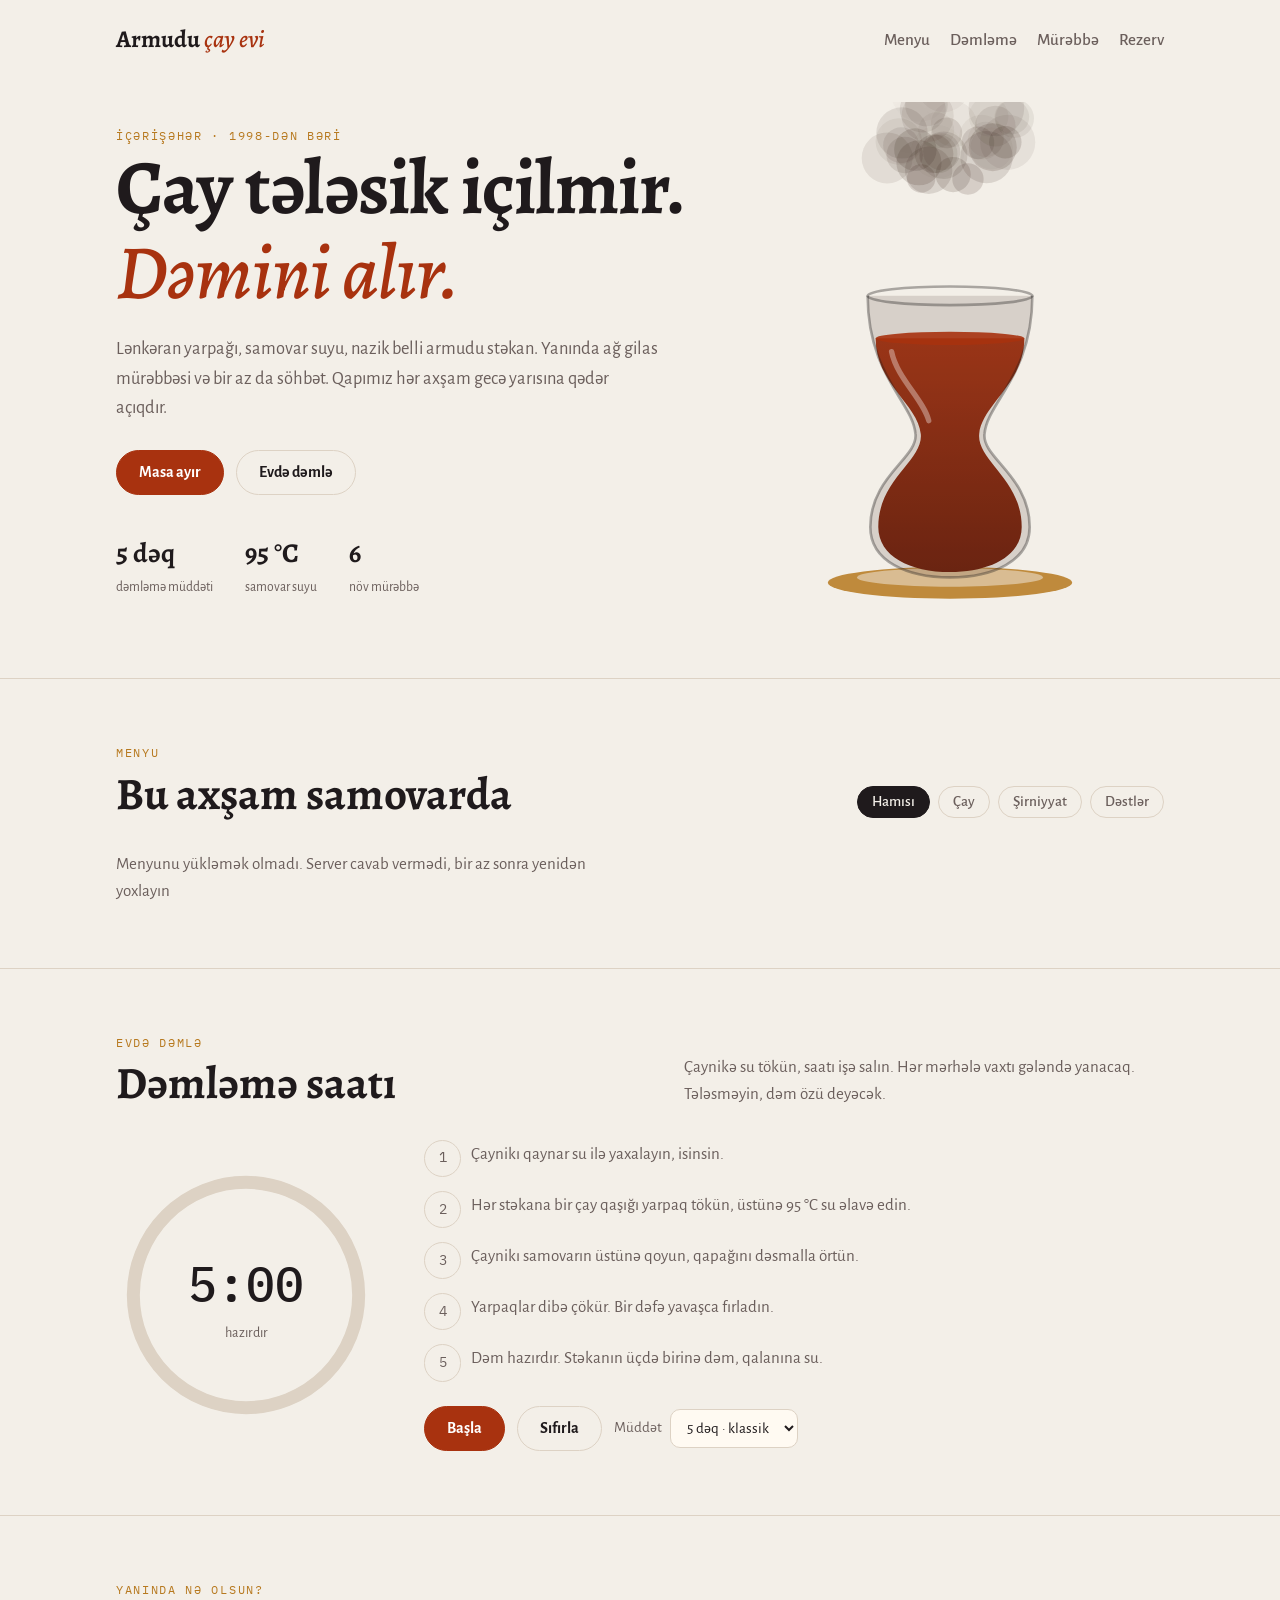
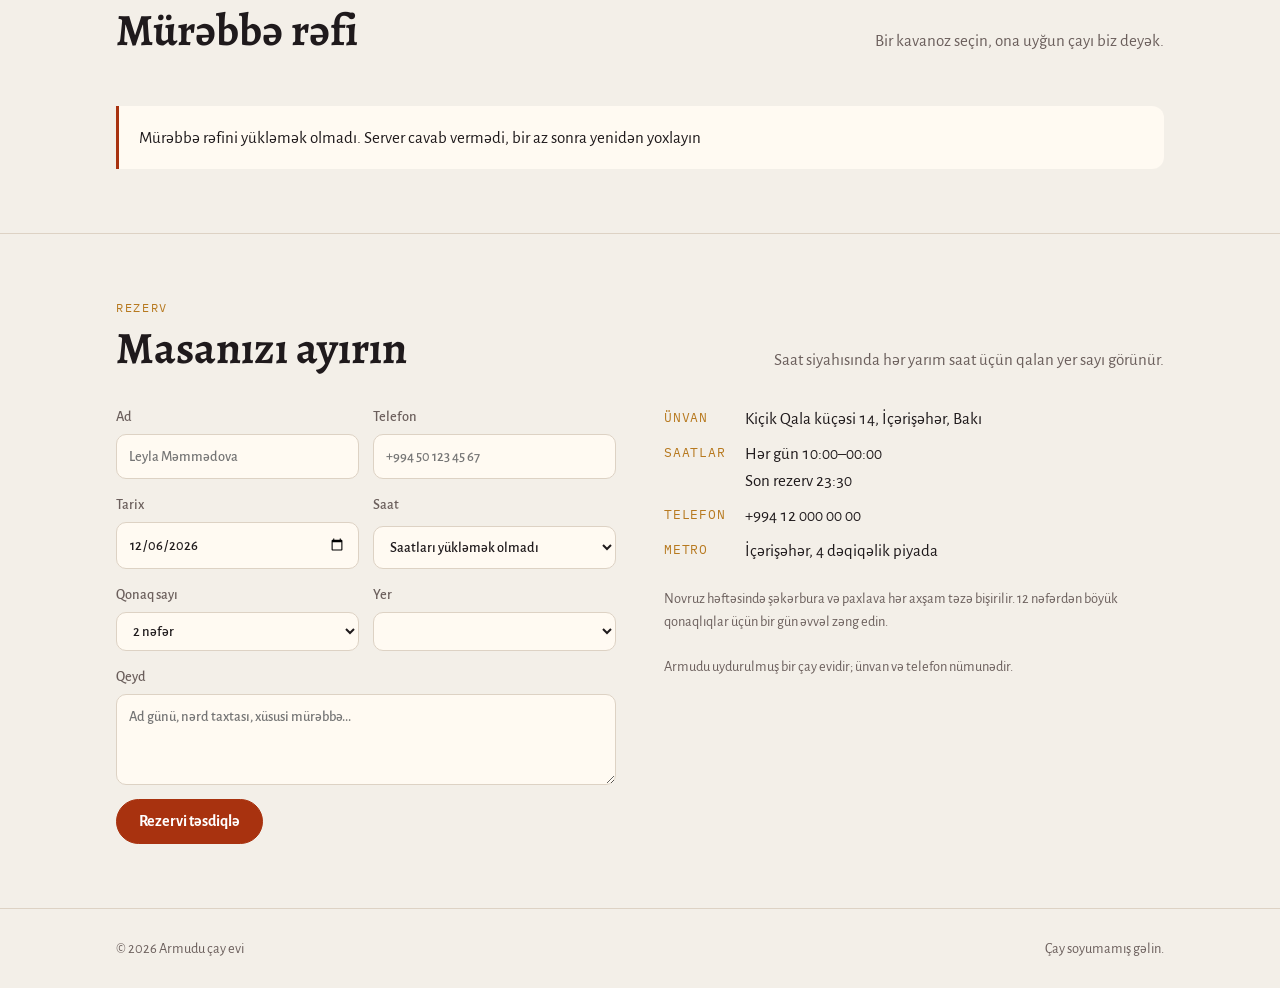
==== src/main/resources/static/index.html @ e602f09f "Add frontend and README Static site served by Spring Boot: menu, brewing timer, jam shelf and table " ====
<!doctype html>
<html lang="az">
<head>
  <meta charset="utf-8">
  <meta name="viewport" content="width=device-width, initial-scale=1, viewport-fit=cover">
  <title>Armudu Çay Evi</title>
  <meta name="description" content="İçərişəhərdə çay evi: samovar çayı, mürəbbə rəfi və masa rezervi.">
  <link rel="icon" href="favicon.svg" type="image/svg+xml">
  <link rel="preconnect" href="https://fonts.googleapis.com">
  <link rel="preconnect" href="https://fonts.gstatic.com" crossorigin>
  <link rel="stylesheet" href="https://fonts.googleapis.com/css2?family=Alegreya:ital,wght@0,500;0,700;1,500&family=Alegreya+Sans:wght@400;500;700&family=IBM+Plex+Mono:wght@400;500&display=swap">
  <link rel="stylesheet" href="css/style.css">
</head>
<body>

<header class="top">
  <div class="wrap">
    <a class="logo" href="#top">Armudu <span>çay evi</span></a>
    <nav aria-label="Əsas">
      <ul>
        <li><a href="#menyu">Menyu</a></li>
        <li><a href="#demle">Dəmləmə</a></li>
        <li><a href="#murebbe">Mürəbbə</a></li>
        <li><a href="#rezerv">Rezerv</a></li>
      </ul>
    </nav>
  </div>
</header>

<main id="top">
  <div class="hero">
    <div class="wrap">
      <div>
        <div class="eyebrow">İçərişəhər · 1998-dən bəri</div>
        <h1>Çay tələsik içilmir. <em>Dəmini alır.</em></h1>
        <p class="lede">Lənkəran yarpağı, samovar suyu, nazik belli armudu stəkan. Yanında ağ gilas mürəbbəsi və bir az da söhbət. Qapımız hər axşam gecə yarısına qədər açıqdır.</p>
        <div class="hero-actions">
          <a class="btn" href="#rezerv">Masa ayır</a>
          <a class="btn ghost" href="#demle">Evdə dəmlə</a>
        </div>
        <div class="facts">
          <div><b>5 dəq</b><small>dəmləmə müddəti</small></div>
          <div><b>95 °C</b><small>samovar suyu</small></div>
          <div><b id="jamCount">6</b><small>növ mürəbbə</small></div>
        </div>
      </div>
      <div class="glass-stage" aria-hidden="true">
        <canvas id="steam"></canvas>
        <svg viewBox="0 0 200 260">
          <defs>
            <linearGradient id="teaG" x1="0" y1="0" x2="0" y2="1">
              <stop offset="0" stop-color="var(--tea)"/>
              <stop offset="1" stop-color="var(--tea-deep)"/>
            </linearGradient>
          </defs>
          <ellipse cx="100" cy="246" rx="92" ry="12" fill="var(--gold)" opacity=".85"/>
          <ellipse cx="100" cy="242" rx="70" ry="7" fill="var(--bg)" opacity=".5"/>
          <path d="M44 62 C44 96 76 112 78 134 C80 154 46 168 46 204 C46 226 70 238 100 238 C130 238 154 226 154 204 C154 168 120 154 122 134 C124 112 156 96 156 62 Z" fill="url(#teaG)"/>
          <path d="M38 30 C38 90 72 110 74 134 C76 152 40 166 40 204 C40 230 68 242 100 242 C132 242 160 230 160 204 C160 166 124 152 126 134 C128 110 162 90 162 30" fill="var(--glass)" stroke="var(--ink)" stroke-opacity=".35" stroke-width="2"/>
          <ellipse cx="100" cy="30" rx="62" ry="7" fill="none" stroke="var(--ink)" stroke-opacity=".35" stroke-width="2"/>
          <ellipse cx="100" cy="62" rx="56" ry="5" fill="var(--tea)" opacity=".9"/>
          <path d="M56 72 C60 92 80 108 84 124" stroke="#fff" stroke-opacity=".35" stroke-width="4" fill="none" stroke-linecap="round"/>
        </svg>
      </div>
    </div>
  </div>

  <section id="menyu">
    <div class="wrap">
      <div class="sec-head">
        <div>
          <div class="eyebrow">Menyu</div>
          <h2>Bu axşam samovarda</h2>
        </div>
        <div class="chips" role="group" aria-label="Menyunu süz">
          <button class="chip" data-f="" aria-pressed="true">Hamısı</button>
          <button class="chip" data-f="CAY" aria-pressed="false">Çay</button>
          <button class="chip" data-f="SIRIN" aria-pressed="false">Şirniyyat</button>
          <button class="chip" data-f="DEST" aria-pressed="false">Dəstlər</button>
        </div>
      </div>
      <div class="menu" id="menu"><p class="muted">Menyu yüklənir…</p></div>
    </div>
  </section>

  <section id="demle">
    <div class="wrap">
      <div class="sec-head">
        <div>
          <div class="eyebrow">Evdə dəmlə</div>
          <h2>Dəmləmə saatı</h2>
        </div>
        <p>Çaynikə su tökün, saatı işə salın. Hər mərhələ vaxtı gələndə yanacaq. Tələsməyin, dəm özü deyəcək.</p>
      </div>
      <div class="brew">
        <div class="ring">
          <svg viewBox="0 0 120 120"><circle class="track" cx="60" cy="60" r="52" stroke-width="6"/><circle class="prog" id="prog" cx="60" cy="60" r="52" stroke-width="6"/></svg>
          <div class="read"><b id="clock">5:00</b><small id="phase">hazırdır</small></div>
        </div>
        <div>
          <ol class="steps" id="steps">
            <li data-at="0">Çaynikı qaynar su ilə yaxalayın, isinsin.</li>
            <li data-at="0.08">Hər stəkana bir çay qaşığı yarpaq tökün, üstünə 95 °C su əlavə edin.</li>
            <li data-at="0.4">Çaynikı samovarın üstünə qoyun, qapağını dəsmalla örtün.</li>
            <li data-at="0.8">Yarpaqlar dibə çökür. Bir dəfə yavaşca fırladın.</li>
            <li data-at="1">Dəm hazırdır. Stəkanın üçdə birinə dəm, qalanına su.</li>
          </ol>
          <div class="timer-ctrls">
            <button class="btn" id="startBtn">Başla</button>
            <button class="btn ghost" id="resetBtn">Sıfırla</button>
            <label for="brewLen">Müddət
              <select id="brewLen">
                <option value="180">3 dəq · yüngül</option>
                <option value="300" selected>5 dəq · klassik</option>
                <option value="420">7 dəq · tünd</option>
              </select>
            </label>
          </div>
        </div>
      </div>
    </div>
  </section>

  <section id="murebbe">
    <div class="wrap">
      <div class="sec-head">
        <div>
          <div class="eyebrow">Yanında nə olsun?</div>
          <h2>Mürəbbə rəfi</h2>
        </div>
        <p>Bir kavanoz seçin, ona uyğun çayı biz deyək.</p>
      </div>
      <div class="jams" id="jams"></div>
      <div class="pairing" id="pairing" aria-live="polite"></div>
    </div>
  </section>

  <section id="rezerv">
    <div class="wrap">
      <div class="sec-head">
        <div>
          <div class="eyebrow">Rezerv</div>
          <h2>Masanızı ayırın</h2>
        </div>
        <p>Saat siyahısında hər yarım saat üçün qalan yer sayı görünür.</p>
      </div>
      <div class="reserve">
        <form id="resForm" novalidate>
          <label>Ad <input id="rName" name="name" required maxlength="80" placeholder="Leyla Məmmədova" autocomplete="name"><span class="err" data-for="name"></span></label>
          <label>Telefon <input id="rPhone" name="phone" required placeholder="+994 50 123 45 67" inputmode="tel" autocomplete="tel"><span class="err" data-for="phone"></span></label>
          <label>Tarix <input id="rDate" name="date" type="date" required><span class="err" data-for="date"></span></label>
          <label>Saat <select id="rTime" name="time"></select><span class="err" data-for="time"></span></label>
          <label>Qonaq sayı <select id="rGuests" name="guests"></select><span class="err" data-for="guests"></span></label>
          <label>Yer <select id="rSpot" name="spot"></select><span class="err" data-for="spot"></span></label>
          <label class="full">Qeyd <textarea id="rNote" name="note" rows="3" maxlength="500" placeholder="Ad günü, nərd taxtası, xüsusi mürəbbə..."></textarea><span class="err" data-for="note"></span></label>
          <div class="full"><button class="btn" type="submit" id="resSubmit">Rezervi təsdiqlə</button></div>
          <div class="confirm" id="confirm" hidden aria-live="polite"></div>
        </form>
        <div class="info">
          <dl>
            <dt>Ünvan</dt><dd>Kiçik Qala küçəsi 14, İçərişəhər, Bakı</dd>
            <dt>Saatlar</dt><dd>Hər gün 10:00–00:00<br>Son rezerv 23:30</dd>
            <dt>Telefon</dt><dd>+994 12 000 00 00</dd>
            <dt>Metro</dt><dd>İçərişəhər, 4 dəqiqəlik piyada</dd>
          </dl>
          <p class="note">Novruz həftəsində şəkərbura və paxlava hər axşam təzə bişirilir. 12 nəfərdən böyük qonaqlıqlar üçün bir gün əvvəl zəng edin.</p>
          <p class="note">Armudu uydurulmuş bir çay evidir; ünvan və telefon nümunədir.</p>
        </div>
      </div>
    </div>
  </section>
</main>

<footer>
  <div class="wrap">
    <span>© 2026 Armudu çay evi</span>
    <span>Çay soyumamış gəlin.</span>
  </div>
</footer>

<script src="js/app.js"></script>
</body>
</html>
---- src/main/resources/static/css/style.css ----
/* Gecə Bakısı fonunda tək sütunlu axın: buxarlanan armudu stəkan, menyu, dəmləmə saatı, mürəbbə rəfi, rezerv */
:root {
  --bg: #f3efe8;
  --surface: #fffaf2;
  --ink: #1f1a1c;
  --muted: #6b5f5c;
  --line: #ddd2c4;
  --tea: #a8320f;
  --tea-deep: #6e1d07;
  --gold: #b7791f;
  --danger: #b3261e;
  --glass: rgba(90, 70, 60, .18);
  --steam: rgba(60, 40, 30, .16);
  --display: "Alegreya", Georgia, "Times New Roman", serif;
  --body: "Alegreya Sans", "Segoe UI", system-ui, sans-serif;
  --mono: "IBM Plex Mono", ui-monospace, Consolas, monospace;
  color-scheme: light;
}
@media (prefers-color-scheme: dark) {
  :root:not([data-theme="light"]) {
    --bg: #11161d; --surface: #18202a; --ink: #f1e9df; --muted: #a59c94; --line: #2b3542;
    --tea: #e0612f; --tea-deep: #9b3511; --gold: #e3a94a; --danger: #ff8a80;
    --glass: rgba(255, 240, 225, .14); --steam: rgba(255, 245, 235, .2);
    color-scheme: dark;
  }
}
:root[data-theme="dark"] {
  --bg: #11161d; --surface: #18202a; --ink: #f1e9df; --muted: #a59c94; --line: #2b3542;
  --tea: #e0612f; --tea-deep: #9b3511; --gold: #e3a94a; --danger: #ff8a80;
  --glass: rgba(255, 240, 225, .14); --steam: rgba(255, 245, 235, .2);
  color-scheme: dark;
}

* { box-sizing: border-box; }
html { scroll-behavior: smooth; }
body { margin: 0; background: var(--bg); color: var(--ink); font-family: var(--body); font-size: 1.0625rem; line-height: 1.6; }
img { max-width: 100%; }
[hidden] { display: none !important; }
.wrap { max-width: 1080px; margin: 0 auto; padding-left: max(16px, env(safe-area-inset-left, 0px)); padding-right: max(16px, env(safe-area-inset-right, 0px)); }
h1, h2, h3 { font-family: var(--display); font-weight: 700; line-height: 1.1; text-wrap: balance; margin: 0; }
p { margin: 0; }
a { color: var(--tea); }
:focus-visible { outline: 2px solid var(--gold); outline-offset: 3px; border-radius: 4px; }
.eyebrow { font-family: var(--mono); font-size: .75rem; letter-spacing: .14em; text-transform: uppercase; color: var(--gold); }
.muted { color: var(--muted); }

/* nav */
header.top { padding-block: 20px; }
header.top .wrap { display: flex; align-items: center; justify-content: space-between; gap: 16px; flex-wrap: wrap; }
.logo { font-family: var(--display); font-size: 1.5rem; font-weight: 700; text-decoration: none; color: var(--ink); }
.logo span { color: var(--tea); font-style: italic; font-weight: 500; }
nav ul { list-style: none; display: flex; gap: 20px; margin: 0; padding: 0; flex-wrap: wrap; }
nav a { color: var(--muted); text-decoration: none; font-weight: 500; }
nav a:hover { color: var(--ink); }

/* hero */
.hero { padding-block: 24px 56px; }
.hero .wrap { display: grid; grid-template-columns: 1.15fr .85fr; gap: 40px; align-items: center; }
.hero h1 { font-size: clamp(2.6rem, 6.4vw, 4.8rem); letter-spacing: -.01em; }
.hero h1 em { color: var(--tea); font-weight: 500; }
.hero .lede { margin-top: 20px; max-width: 34rem; color: var(--muted); font-size: 1.15rem; }
.hero-actions { margin-top: 28px; display: flex; gap: 12px; flex-wrap: wrap; }
.btn { appearance: none; border: 1px solid var(--tea); background: var(--tea); color: #fff; font: 700 1rem var(--body); padding: 12px 22px; border-radius: 999px; cursor: pointer; text-decoration: none; display: inline-flex; align-items: center; gap: 8px; transition: transform .15s, background .15s; }
.btn:hover { background: var(--tea-deep); border-color: var(--tea-deep); }
.btn:active { transform: translateY(1px); }
.btn:disabled { opacity: .6; cursor: progress; }
.btn.ghost { background: transparent; color: var(--ink); border-color: var(--line); }
.btn.ghost:hover { border-color: var(--ink); background: transparent; }
.facts { margin-top: 36px; display: flex; gap: 32px; flex-wrap: wrap; }
.facts div { display: grid; gap: 2px; }
.facts b { font-family: var(--display); font-size: 1.7rem; color: var(--ink); font-variant-numeric: tabular-nums; }
.facts small { color: var(--muted); font-size: .85rem; }

.glass-stage { position: relative; aspect-ratio: 4 / 5; max-width: 100%; width: 100%; max-height: 520px; }
#steam { position: absolute; inset: 0; width: 100%; height: 100%; }
.glass-stage svg { position: absolute; left: 50%; bottom: 4%; transform: translateX(-50%); width: 62%; height: auto; }

section { padding-block: 64px; border-top: 1px solid var(--line); }
.sec-head { display: flex; justify-content: space-between; align-items: end; gap: 24px; flex-wrap: wrap; margin-bottom: 32px; }
.sec-head h2 { font-size: clamp(2rem, 4vw, 2.8rem); margin-top: 6px; }
.sec-head p { color: var(--muted); max-width: 30rem; }

/* menyu */
.chips { display: flex; gap: 8px; flex-wrap: wrap; }
.chip { appearance: none; border: 1px solid var(--line); background: transparent; color: var(--muted); font: 500 .95rem var(--body); padding: 6px 14px; border-radius: 999px; cursor: pointer; }
.chip[aria-pressed="true"] { background: var(--ink); color: var(--bg); border-color: var(--ink); }
.menu { display: grid; grid-template-columns: repeat(2, minmax(0, 1fr)); gap: 0 48px; margin-top: 24px; }
.item { display: grid; grid-template-columns: minmax(0, 1fr) auto; gap: 4px 16px; padding-block: 16px; border-bottom: 1px dashed var(--line); }
.item h3 { font-size: 1.25rem; }
.item .price { font-family: var(--mono); font-variant-numeric: tabular-nums; color: var(--tea); font-weight: 500; }
.item p { grid-column: 1 / -1; color: var(--muted); font-size: .97rem; }
.item .tag { font-family: var(--mono); font-size: .7rem; letter-spacing: .08em; text-transform: uppercase; color: var(--gold); margin-left: 8px; vertical-align: middle; }

/* dəmləmə saatı */
.brew { display: grid; grid-template-columns: auto minmax(0, 1fr); gap: 48px; align-items: center; }
.ring { position: relative; width: 260px; height: 260px; max-width: 100%; }
.ring svg { width: 100%; height: 100%; transform: rotate(-90deg); }
.ring .track { stroke: var(--line); fill: none; }
.ring .prog { stroke: var(--tea); fill: none; stroke-linecap: round; transition: stroke-dashoffset .5s linear; }
.ring .read { position: absolute; inset: 0; display: grid; place-content: center; text-align: center; }
.ring .read b { font-family: var(--mono); font-size: 3rem; font-weight: 500; font-variant-numeric: tabular-nums; }
.ring .read small { color: var(--muted); }
.steps { list-style: none; margin: 0; padding: 0; display: grid; gap: 14px; counter-reset: s; }
.steps li { display: grid; grid-template-columns: 2.2rem minmax(0, 1fr); gap: 12px; align-items: start; color: var(--muted); transition: color .3s; }
.steps li::before { counter-increment: s; content: counter(s); font-family: var(--mono); width: 2.2rem; height: 2.2rem; border-radius: 50%; border: 1px solid var(--line); display: grid; place-items: center; font-size: .85rem; }
.steps li.on { color: var(--ink); }
.steps li.on::before { background: var(--tea); color: #fff; border-color: var(--tea); }
.steps li.done::before { content: "✓"; color: var(--tea); border-color: var(--tea); }
.timer-ctrls { margin-top: 24px; display: flex; gap: 12px; flex-wrap: wrap; align-items: center; }
.timer-ctrls label { color: var(--muted); font-size: .95rem; display: flex; align-items: center; gap: 8px; }
select, input, textarea { font: inherit; color: var(--ink); background: var(--surface); border: 1px solid var(--line); border-radius: 10px; padding: 10px 12px; width: 100%; }
.timer-ctrls select { width: auto; }

/* mürəbbə */
.jams { display: grid; grid-template-columns: repeat(auto-fill, minmax(150px, 1fr)); gap: 12px; }
.jam { appearance: none; text-align: left; background: var(--surface); border: 1px solid var(--line); border-radius: 14px; padding: 14px; cursor: pointer; color: var(--ink); font: inherit; display: grid; gap: 10px; transition: border-color .15s; }
.jam:hover { border-color: var(--muted); }
.jam[aria-pressed="true"] { border-color: var(--tea); box-shadow: 0 0 0 1px var(--tea) inset; }
.jam .jar { width: 36px; height: 40px; border-radius: 6px 6px 10px 10px; position: relative; margin-top: 6px; }
.jam .jar::before { content: ""; position: absolute; left: -2px; right: -2px; top: -6px; height: 7px; border-radius: 3px; background: var(--gold); }
.jam b { font-family: var(--display); font-size: 1.1rem; }
.jam small { color: var(--muted); line-height: 1.35; }
.pairing { margin-top: 20px; padding: 18px 20px; border-left: 3px solid var(--tea); background: var(--surface); border-radius: 0 12px 12px 0; min-height: 3.5rem; }

/* rezerv */
.reserve { display: grid; grid-template-columns: minmax(0, 1fr) minmax(0, 1fr); gap: 48px; }
form { display: grid; grid-template-columns: 1fr 1fr; gap: 14px; }
form .full { grid-column: 1 / -1; }
form label { display: grid; gap: 6px; font-size: .9rem; color: var(--muted); font-weight: 500; }
form .err { color: var(--danger); font-size: .85rem; min-height: 0; }
form .err:empty { display: none; }
form [aria-invalid="true"] { border-color: var(--danger); }
.confirm { grid-column: 1 / -1; padding: 16px; border: 1px solid var(--tea); border-radius: 12px; background: var(--surface); }
.confirm.bad { border-color: var(--danger); }
.confirm b { font-family: var(--display); font-size: 1.2rem; }
.info { display: grid; gap: 22px; align-content: start; }
.info dl { margin: 0; display: grid; grid-template-columns: auto minmax(0, 1fr); gap: 8px 20px; }
.info dt { font-family: var(--mono); font-size: .8rem; color: var(--gold); letter-spacing: .06em; text-transform: uppercase; padding-top: 3px; }
.info dd { margin: 0; font-variant-numeric: tabular-nums; }
.note { color: var(--muted); font-size: .9rem; }

footer { border-top: 1px solid var(--line); padding-block: 28px; color: var(--muted); font-size: .9rem; }
footer .wrap { display: flex; justify-content: space-between; gap: 16px; flex-wrap: wrap; }

@media (max-width: 820px) {
  .hero .wrap, .brew, .reserve { grid-template-columns: 1fr; }
  .glass-stage { max-width: 360px; margin: 0 auto; }
  .menu { grid-template-columns: 1fr; }
  .ring { margin: 0 auto; width: 220px; height: 220px; }
}
@media (max-width: 480px) {
  form { grid-template-columns: 1fr; }
  nav ul { gap: 14px; }
}
@media (prefers-reduced-motion: reduce) {
  html { scroll-behavior: auto; }
  * { transition: none !important; }
}
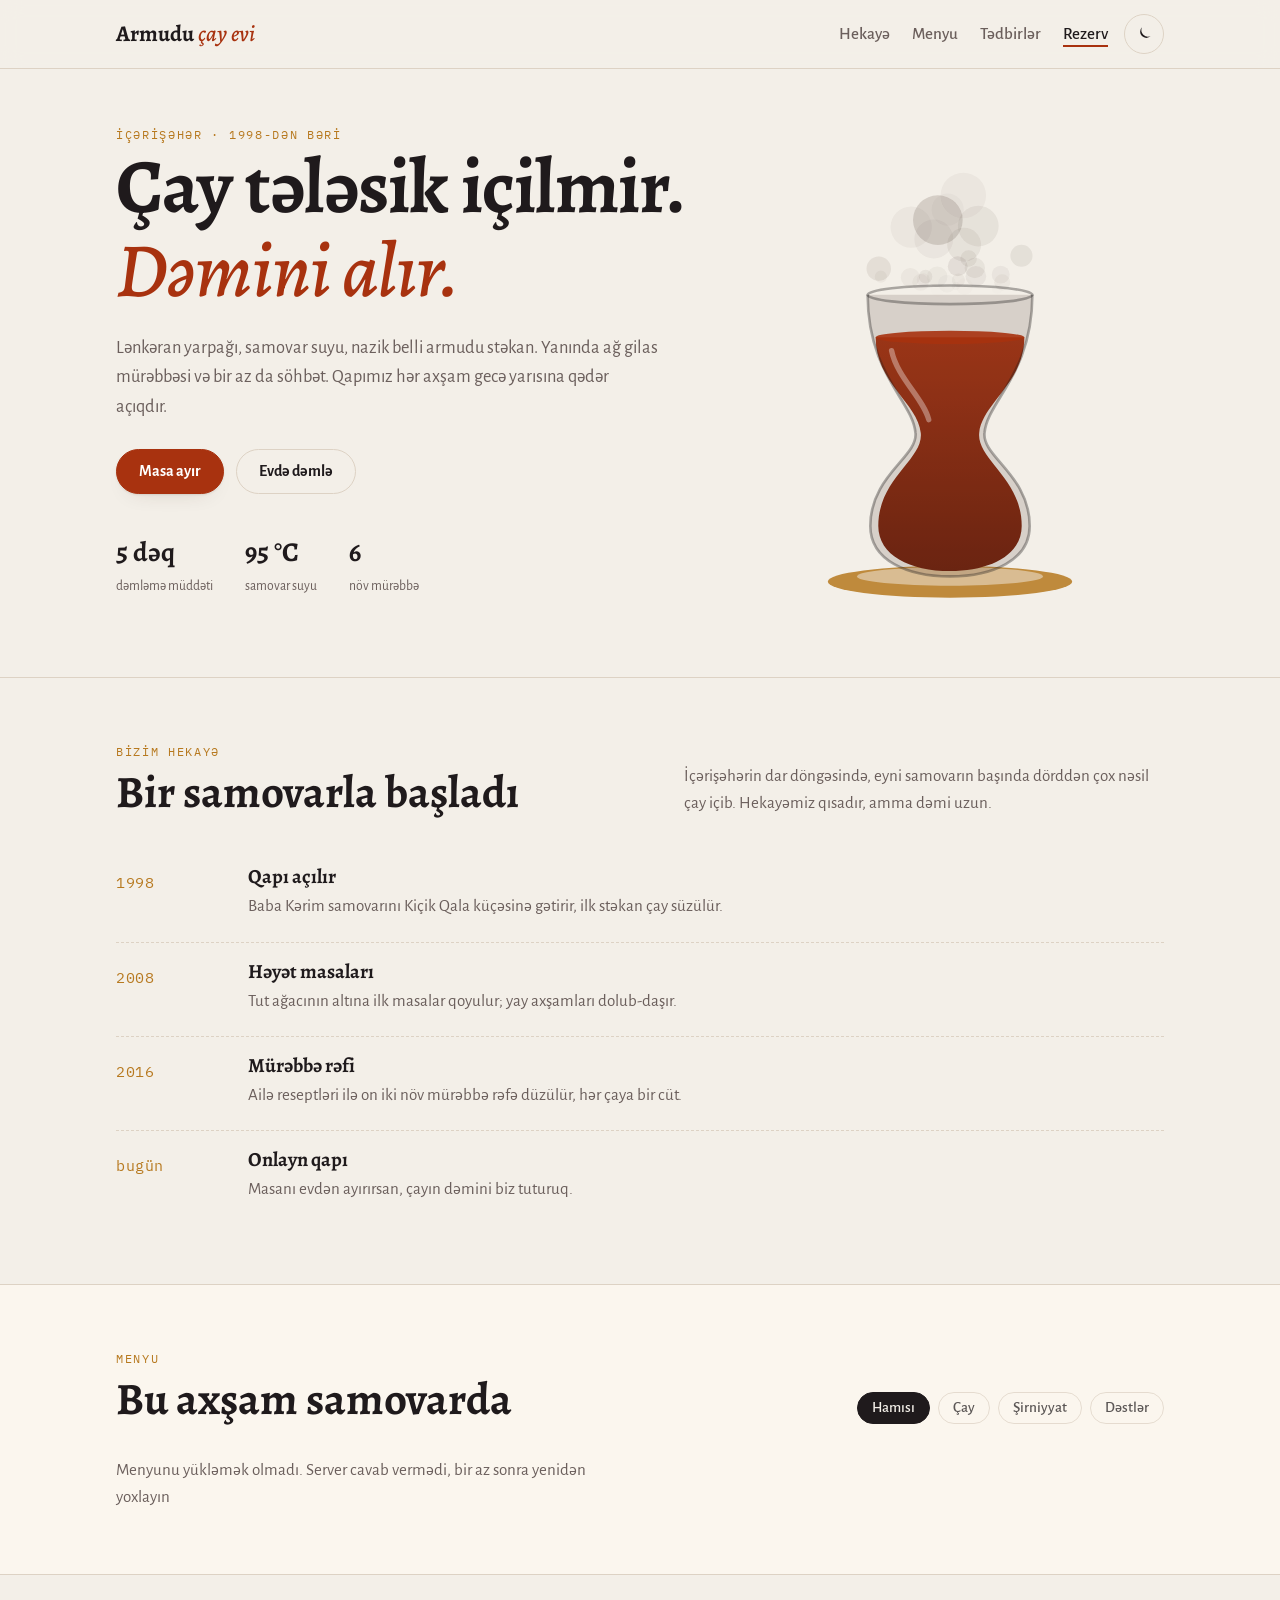
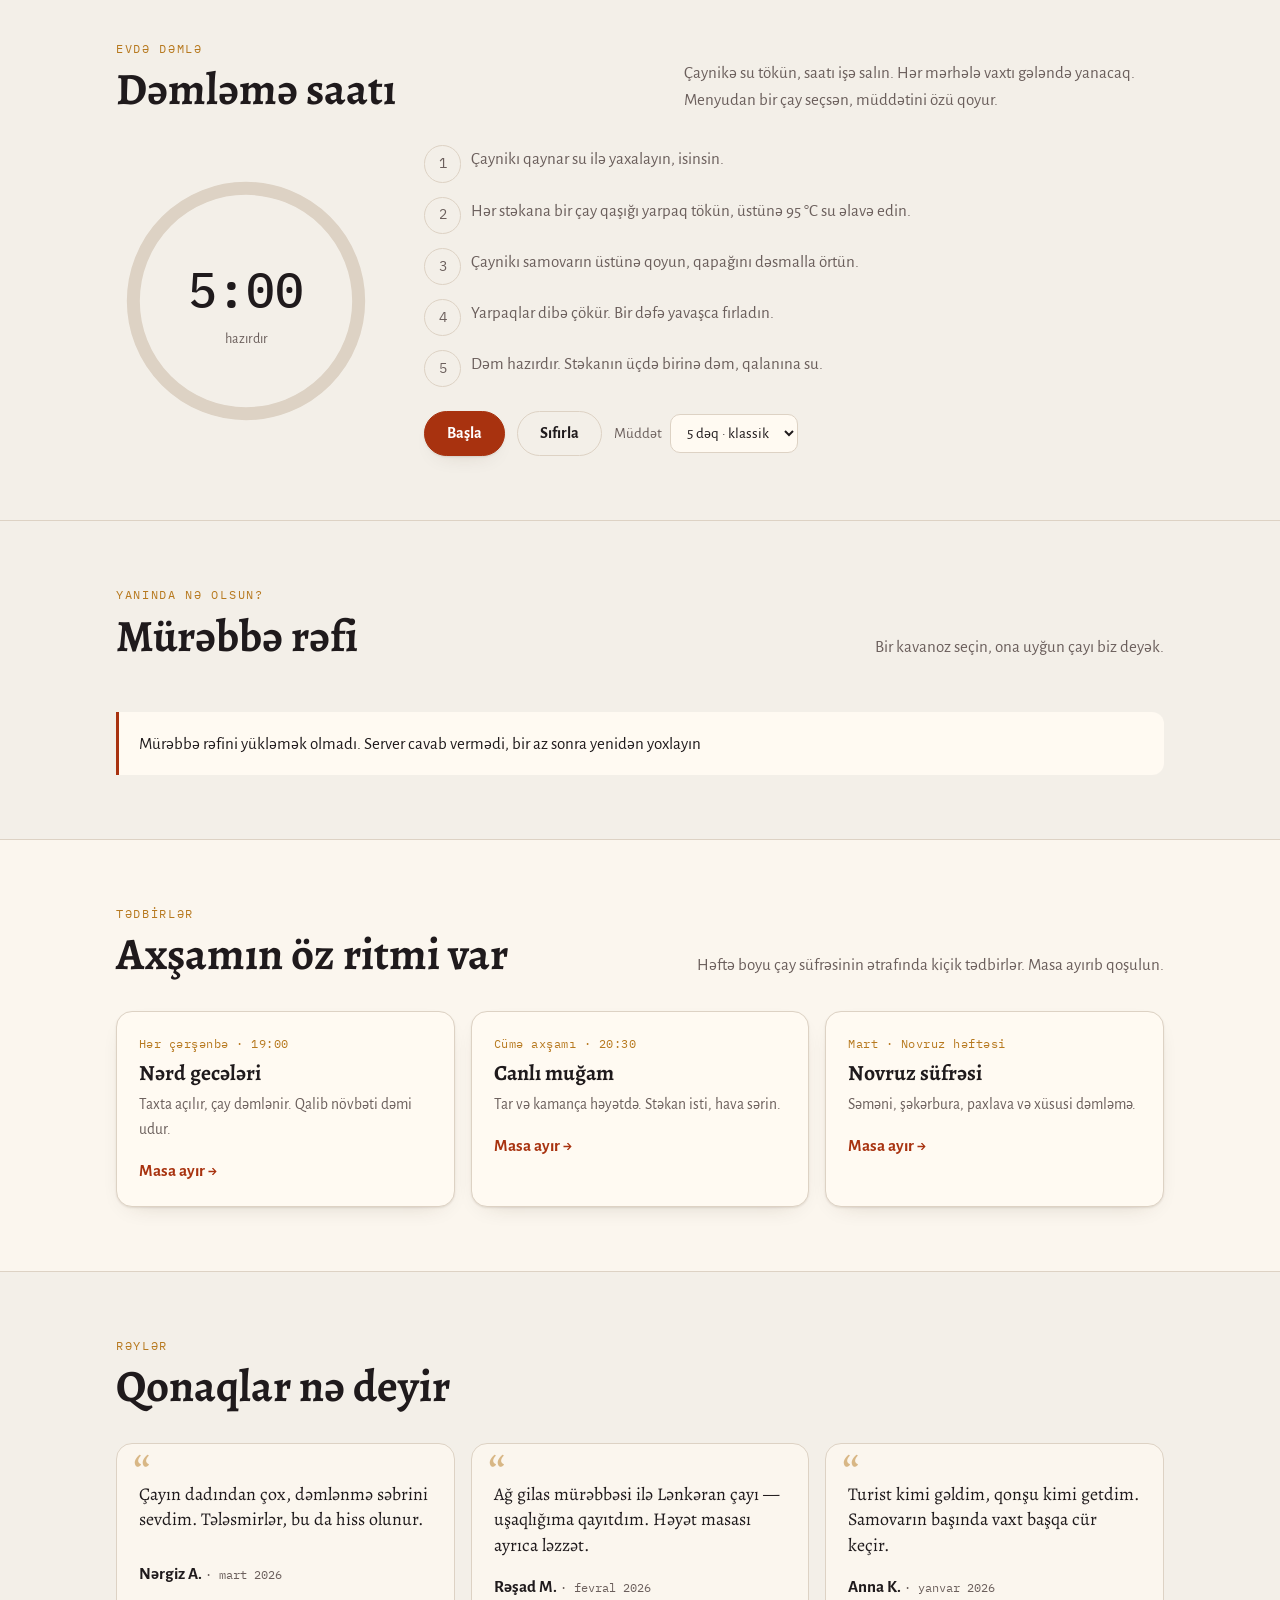
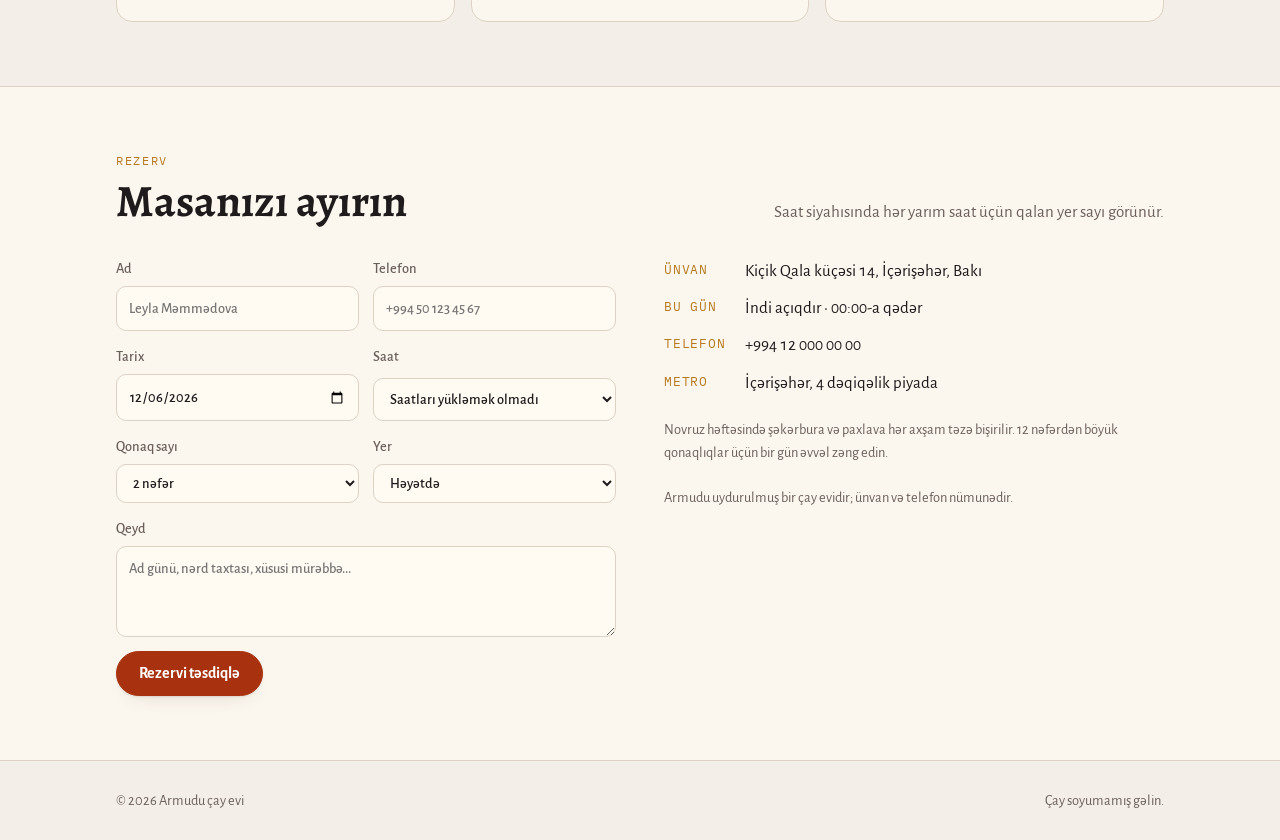
==== commit a67a7db5: "Enrich site: new sections, admin panel, theme toggle, menu brew times Frontend: - Sticky blurred hea" ====
--- a/src/main/resources/static/index.html
+++ b/src/main/resources/static/index.html
@@ -4,26 +4,38 @@
   <meta charset="utf-8">
   <meta name="viewport" content="width=device-width, initial-scale=1, viewport-fit=cover">
   <title>Armudu Çay Evi</title>
-  <meta name="description" content="İçərişəhərdə çay evi: samovar çayı, mürəbbə rəfi və masa rezervi.">
+  <meta name="description" content="İçərişəhərdə samovar çay evi: menyu, dəmləmə bələdçisi, mürəbbə rəfi, tədbirlər və onlayn masa rezervi.">
+  <meta name="theme-color" content="#a8320f">
+  <meta property="og:title" content="Armudu Çay Evi">
+  <meta property="og:description" content="İçərişəhərdə samovar çayı, mürəbbə rəfi və onlayn masa rezervi.">
+  <meta property="og:type" content="website">
   <link rel="icon" href="favicon.svg" type="image/svg+xml">
   <link rel="preconnect" href="https://fonts.googleapis.com">
   <link rel="preconnect" href="https://fonts.gstatic.com" crossorigin>
   <link rel="stylesheet" href="https://fonts.googleapis.com/css2?family=Alegreya:ital,wght@0,500;0,700;1,500&family=Alegreya+Sans:wght@400;500;700&family=IBM+Plex+Mono:wght@400;500&display=swap">
   <link rel="stylesheet" href="css/style.css">
+  <script type="application/ld+json">
+  {"@context":"https://schema.org","@type":"CafeOrCoffeeShop","name":"Armudu çay evi","servesCuisine":"Azərbaycan çayı","address":{"@type":"PostalAddress","streetAddress":"Kiçik Qala küçəsi 14","addressLocality":"Bakı","addressRegion":"İçərişəhər","addressCountry":"AZ"},"telephone":"+994 12 000 00 00","openingHours":"Mo-Su 10:00-00:00"}
+  </script>
 </head>
 <body>
-
-<header class="top">
+<a class="skip" href="#top">Məzmuna keç</a>
+
+<header class="top" id="siteHeader">
   <div class="wrap">
     <a class="logo" href="#top">Armudu <span>çay evi</span></a>
-    <nav aria-label="Əsas">
+    <nav aria-label="Əsas naviqasiya">
       <ul>
+        <li><a href="#hekaye">Hekayə</a></li>
         <li><a href="#menyu">Menyu</a></li>
-        <li><a href="#demle">Dəmləmə</a></li>
-        <li><a href="#murebbe">Mürəbbə</a></li>
+        <li><a href="#tedbirler">Tədbirlər</a></li>
         <li><a href="#rezerv">Rezerv</a></li>
       </ul>
     </nav>
+    <button class="theme-toggle" id="themeToggle" type="button" aria-label="İşıq/qaranlıq rejimi" aria-pressed="false">
+      <svg class="ic-sun" viewBox="0 0 24 24" width="20" height="20" aria-hidden="true"><circle cx="12" cy="12" r="4.5" fill="currentColor"/><g stroke="currentColor" stroke-width="2" stroke-linecap="round"><path d="M12 2v3M12 19v3M2 12h3M19 12h3M4.9 4.9l2.1 2.1M17 17l2.1 2.1M19.1 4.9L17 7M7 17l-2.1 2.1"/></g></svg>
+      <svg class="ic-moon" viewBox="0 0 24 24" width="20" height="20" aria-hidden="true"><path d="M20 14.5A8 8 0 0 1 9.5 4a7 7 0 1 0 10.5 10.5z" fill="currentColor"/></svg>
+    </button>
   </div>
 </header>
 
@@ -65,7 +77,25 @@
     </div>
   </div>
 
-  <section id="menyu">
+  <section id="hekaye" class="reveal">
+    <div class="wrap">
+      <div class="sec-head">
+        <div>
+          <div class="eyebrow">Bizim hekayə</div>
+          <h2>Bir samovarla başladı</h2>
+        </div>
+        <p>İçərişəhərin dar döngəsində, eyni samovarın başında dörddən çox nəsil çay içib. Hekayəmiz qısadır, amma dəmi uzun.</p>
+      </div>
+      <ol class="timeline">
+        <li><span class="yr">1998</span><div><h3>Qapı açılır</h3><p>Baba Kərim samovarını Kiçik Qala küçəsinə gətirir, ilk stəkan çay süzülür.</p></div></li>
+        <li><span class="yr">2008</span><div><h3>Həyət masaları</h3><p>Tut ağacının altına ilk masalar qoyulur; yay axşamları dolub-daşır.</p></div></li>
+        <li><span class="yr">2016</span><div><h3>Mürəbbə rəfi</h3><p>Ailə reseptləri ilə on iki növ mürəbbə rəfə düzülür, hər çaya bir cüt.</p></div></li>
+        <li><span class="yr">bugün</span><div><h3>Onlayn qapı</h3><p>Masanı evdən ayırırsan, çayın dəmini biz tuturuq.</p></div></li>
+      </ol>
+    </div>
+  </section>
+
+  <section id="menyu" class="reveal tinted">
     <div class="wrap">
       <div class="sec-head">
         <div>
@@ -83,17 +113,17 @@
     </div>
   </section>
 
-  <section id="demle">
+  <section id="demle" class="reveal">
     <div class="wrap">
       <div class="sec-head">
         <div>
           <div class="eyebrow">Evdə dəmlə</div>
           <h2>Dəmləmə saatı</h2>
         </div>
-        <p>Çaynikə su tökün, saatı işə salın. Hər mərhələ vaxtı gələndə yanacaq. Tələsməyin, dəm özü deyəcək.</p>
+        <p>Çaynikə su tökün, saatı işə salın. Hər mərhələ vaxtı gələndə yanacaq. Menyudan bir çay seçsən, müddətini özü qoyur.</p>
       </div>
       <div class="brew">
-        <div class="ring">
+        <div class="ring" id="ring">
           <svg viewBox="0 0 120 120"><circle class="track" cx="60" cy="60" r="52" stroke-width="6"/><circle class="prog" id="prog" cx="60" cy="60" r="52" stroke-width="6"/></svg>
           <div class="read"><b id="clock">5:00</b><small id="phase">hazırdır</small></div>
         </div>
@@ -106,8 +136,8 @@
             <li data-at="1">Dəm hazırdır. Stəkanın üçdə birinə dəm, qalanına su.</li>
           </ol>
           <div class="timer-ctrls">
-            <button class="btn" id="startBtn">Başla</button>
-            <button class="btn ghost" id="resetBtn">Sıfırla</button>
+            <button class="btn" id="startBtn" type="button">Başla</button>
+            <button class="btn ghost" id="resetBtn" type="button">Sıfırla</button>
             <label for="brewLen">Müddət
               <select id="brewLen">
                 <option value="180">3 dəq · yüngül</option>
@@ -121,7 +151,7 @@
     </div>
   </section>
 
-  <section id="murebbe">
+  <section id="murebbe" class="reveal">
     <div class="wrap">
       <div class="sec-head">
         <div>
@@ -135,7 +165,64 @@
     </div>
   </section>
 
-  <section id="rezerv">
+  <section id="tedbirler" class="reveal tinted">
+    <div class="wrap">
+      <div class="sec-head">
+        <div>
+          <div class="eyebrow">Tədbirlər</div>
+          <h2>Axşamın öz ritmi var</h2>
+        </div>
+        <p>Həftə boyu çay süfrəsinin ətrafında kiçik tədbirlər. Masa ayırıb qoşulun.</p>
+      </div>
+      <div class="events">
+        <article class="event">
+          <span class="when">Hər çərşənbə · 19:00</span>
+          <h3>Nərd gecələri</h3>
+          <p>Taxta açılır, çay dəmlənir. Qalib növbəti dəmi udur.</p>
+          <a class="arrow" href="#rezerv">Masa ayır →</a>
+        </article>
+        <article class="event">
+          <span class="when">Cümə axşamı · 20:30</span>
+          <h3>Canlı muğam</h3>
+          <p>Tar və kamança həyətdə. Stəkan isti, hava sərin.</p>
+          <a class="arrow" href="#rezerv">Masa ayır →</a>
+        </article>
+        <article class="event">
+          <span class="when">Mart · Novruz həftəsi</span>
+          <h3>Novruz süfrəsi</h3>
+          <p>Səməni, şəkərbura, paxlava və xüsusi dəmləmə.</p>
+          <a class="arrow" href="#rezerv">Masa ayır →</a>
+        </article>
+      </div>
+    </div>
+  </section>
+
+  <section id="reyler" class="reveal">
+    <div class="wrap">
+      <div class="sec-head">
+        <div>
+          <div class="eyebrow">Rəylər</div>
+          <h2>Qonaqlar nə deyir</h2>
+        </div>
+      </div>
+      <div class="reviews">
+        <figure class="review">
+          <blockquote>Çayın dadından çox, dəmlənmə səbrini sevdim. Tələsmirlər, bu da hiss olunur.</blockquote>
+          <figcaption>Nərgiz A. <span>· mart 2026</span></figcaption>
+        </figure>
+        <figure class="review">
+          <blockquote>Ağ gilas mürəbbəsi ilə Lənkəran çayı — uşaqlığıma qayıtdım. Həyət masası ayrıca ləzzət.</blockquote>
+          <figcaption>Rəşad M. <span>· fevral 2026</span></figcaption>
+        </figure>
+        <figure class="review">
+          <blockquote>Turist kimi gəldim, qonşu kimi getdim. Samovarın başında vaxt başqa cür keçir.</blockquote>
+          <figcaption>Anna K. <span>· yanvar 2026</span></figcaption>
+        </figure>
+      </div>
+    </div>
+  </section>
+
+  <section id="rezerv" class="reveal tinted">
     <div class="wrap">
       <div class="sec-head">
         <div>
@@ -146,20 +233,20 @@
       </div>
       <div class="reserve">
         <form id="resForm" novalidate>
-          <label>Ad <input id="rName" name="name" required maxlength="80" placeholder="Leyla Məmmədova" autocomplete="name"><span class="err" data-for="name"></span></label>
-          <label>Telefon <input id="rPhone" name="phone" required placeholder="+994 50 123 45 67" inputmode="tel" autocomplete="tel"><span class="err" data-for="phone"></span></label>
-          <label>Tarix <input id="rDate" name="date" type="date" required><span class="err" data-for="date"></span></label>
-          <label>Saat <select id="rTime" name="time"></select><span class="err" data-for="time"></span></label>
-          <label>Qonaq sayı <select id="rGuests" name="guests"></select><span class="err" data-for="guests"></span></label>
-          <label>Yer <select id="rSpot" name="spot"></select><span class="err" data-for="spot"></span></label>
-          <label class="full">Qeyd <textarea id="rNote" name="note" rows="3" maxlength="500" placeholder="Ad günü, nərd taxtası, xüsusi mürəbbə..."></textarea><span class="err" data-for="note"></span></label>
+          <label>Ad <input id="rName" name="name" required maxlength="80" placeholder="Leyla Məmmədova" autocomplete="name" aria-describedby="err-name"><span class="err" id="err-name" data-for="name"></span></label>
+          <label>Telefon <input id="rPhone" name="phone" required placeholder="+994 50 123 45 67" inputmode="tel" autocomplete="tel" aria-describedby="err-phone"><span class="err" id="err-phone" data-for="phone"></span></label>
+          <label>Tarix <input id="rDate" name="date" type="date" required aria-describedby="err-date"><span class="err" id="err-date" data-for="date"></span></label>
+          <label>Saat <select id="rTime" name="time" aria-describedby="err-time"></select><span class="err" id="err-time" data-for="time"></span></label>
+          <label>Qonaq sayı <select id="rGuests" name="guests" aria-describedby="err-guests"></select><span class="err" id="err-guests" data-for="guests"></span></label>
+          <label>Yer <select id="rSpot" name="spot" aria-describedby="err-spot"></select><span class="err" id="err-spot" data-for="spot"></span></label>
+          <label class="full">Qeyd <textarea id="rNote" name="note" rows="3" maxlength="500" placeholder="Ad günü, nərd taxtası, xüsusi mürəbbə..."></textarea></label>
           <div class="full"><button class="btn" type="submit" id="resSubmit">Rezervi təsdiqlə</button></div>
           <div class="confirm" id="confirm" hidden aria-live="polite"></div>
         </form>
-        <div class="info">
+        <div class="info" id="elaqe">
           <dl>
             <dt>Ünvan</dt><dd>Kiçik Qala küçəsi 14, İçərişəhər, Bakı</dd>
-            <dt>Saatlar</dt><dd>Hər gün 10:00–00:00<br>Son rezerv 23:30</dd>
+            <dt>Bu gün</dt><dd id="todayHours">Hər gün 10:00–00:00</dd>
             <dt>Telefon</dt><dd>+994 12 000 00 00</dd>
             <dt>Metro</dt><dd>İçərişəhər, 4 dəqiqəlik piyada</dd>
           </dl>
--- a/src/main/resources/static/css/style.css
+++ b/src/main/resources/static/css/style.css
@@ -1,7 +1,8 @@
-/* Gecə Bakısı fonunda tək sütunlu axın: buxarlanan armudu stəkan, menyu, dəmləmə saatı, mürəbbə rəfi, rezerv */
+/* Armudu çay evi — İçərişəhər samovar identikliyi: tünd çay-qırmızı, qızıl, krem/kömür neytrallar */
 :root {
   --bg: #f3efe8;
-  --surface: #fffaf2;
+  --surface: #fbf6ee;
+  --surface-2: #fffaf2;
   --ink: #1f1a1c;
   --muted: #6b5f5c;
   --line: #ddd2c4;
@@ -11,6 +12,7 @@
   --danger: #b3261e;
   --glass: rgba(90, 70, 60, .18);
   --steam: rgba(60, 40, 30, .16);
+  --shadow: 0 1px 2px rgba(60, 40, 20, .1), 0 8px 24px -16px rgba(60, 40, 20, .3);
   --display: "Alegreya", Georgia, "Times New Roman", serif;
   --body: "Alegreya Sans", "Segoe UI", system-ui, sans-serif;
   --mono: "IBM Plex Mono", ui-monospace, Consolas, monospace;
@@ -18,22 +20,25 @@
 }
 @media (prefers-color-scheme: dark) {
   :root:not([data-theme="light"]) {
-    --bg: #11161d; --surface: #18202a; --ink: #f1e9df; --muted: #a59c94; --line: #2b3542;
-    --tea: #e0612f; --tea-deep: #9b3511; --gold: #e3a94a; --danger: #ff8a80;
+    --bg: #11161d; --surface: #161e27; --surface-2: #1b242f; --ink: #f1e9df; --muted: #a59c94; --line: #2b3542;
+    --tea: #e0612f; --tea-deep: #b4420f; --gold: #e3a94a; --danger: #ff8a80;
     --glass: rgba(255, 240, 225, .14); --steam: rgba(255, 245, 235, .2);
+    --shadow: 0 1px 2px rgba(0, 0, 0, .3), 0 10px 30px -18px rgba(0, 0, 0, .8);
     color-scheme: dark;
   }
 }
 :root[data-theme="dark"] {
-  --bg: #11161d; --surface: #18202a; --ink: #f1e9df; --muted: #a59c94; --line: #2b3542;
-  --tea: #e0612f; --tea-deep: #9b3511; --gold: #e3a94a; --danger: #ff8a80;
+  --bg: #11161d; --surface: #161e27; --surface-2: #1b242f; --ink: #f1e9df; --muted: #a59c94; --line: #2b3542;
+  --tea: #e0612f; --tea-deep: #b4420f; --gold: #e3a94a; --danger: #ff8a80;
   --glass: rgba(255, 240, 225, .14); --steam: rgba(255, 245, 235, .2);
+  --shadow: 0 1px 2px rgba(0, 0, 0, .3), 0 10px 30px -18px rgba(0, 0, 0, .8);
   color-scheme: dark;
 }
 
 * { box-sizing: border-box; }
-html { scroll-behavior: smooth; }
+html { scroll-behavior: smooth; scroll-padding-top: 84px; }
 body { margin: 0; background: var(--bg); color: var(--ink); font-family: var(--body); font-size: 1.0625rem; line-height: 1.6; }
+body::before { content: ""; position: fixed; inset: 0 0 auto; height: env(safe-area-inset-top, 0px); background: var(--bg); z-index: 60; }
 img { max-width: 100%; }
 [hidden] { display: none !important; }
 .wrap { max-width: 1080px; margin: 0 auto; padding-left: max(16px, env(safe-area-inset-left, 0px)); padding-right: max(16px, env(safe-area-inset-right, 0px)); }
@@ -44,28 +49,48 @@
 .eyebrow { font-family: var(--mono); font-size: .75rem; letter-spacing: .14em; text-transform: uppercase; color: var(--gold); }
 .muted { color: var(--muted); }
 
-/* nav */
-header.top { padding-block: 20px; }
-header.top .wrap { display: flex; align-items: center; justify-content: space-between; gap: 16px; flex-wrap: wrap; }
-.logo { font-family: var(--display); font-size: 1.5rem; font-weight: 700; text-decoration: none; color: var(--ink); }
+.skip { position: absolute; left: -999px; top: 0; z-index: 100; background: var(--tea); color: #fff; padding: 10px 16px; border-radius: 0 0 8px 0; }
+.skip:focus { left: 0; }
+
+/* header */
+header.top { position: sticky; top: env(safe-area-inset-top, 0px); z-index: 50;
+  background: color-mix(in srgb, var(--bg) 82%, transparent); backdrop-filter: blur(10px);
+  border-bottom: 1px solid var(--line); }
+header.top .wrap { display: flex; align-items: center; gap: 16px; padding-block: 14px; }
+.logo { font-family: var(--display); font-size: 1.4rem; font-weight: 700; text-decoration: none; color: var(--ink); margin-right: auto; }
 .logo span { color: var(--tea); font-style: italic; font-weight: 500; }
-nav ul { list-style: none; display: flex; gap: 20px; margin: 0; padding: 0; flex-wrap: wrap; }
-nav a { color: var(--muted); text-decoration: none; font-weight: 500; }
+nav ul { list-style: none; display: flex; gap: 22px; margin: 0; padding: 0; flex-wrap: wrap; }
+nav a { position: relative; color: var(--muted); text-decoration: none; font-weight: 500; padding-block: 2px; }
+nav a::after { content: ""; position: absolute; left: 0; right: 0; bottom: -3px; height: 2px; background: var(--tea); transform: scaleX(0); transform-origin: left; transition: transform .2s; }
 nav a:hover { color: var(--ink); }
+nav a:hover::after, nav a[aria-current="true"]::after { transform: scaleX(1); }
+nav a[aria-current="true"] { color: var(--ink); }
+.theme-toggle { display: grid; place-items: center; width: 40px; height: 40px; border-radius: 999px; border: 1px solid var(--line); background: transparent; color: var(--ink); cursor: pointer; flex: none; transition: border-color .15s, background .15s; }
+.theme-toggle:hover { border-color: var(--muted); }
+.ic-sun { display: none; }
+.ic-moon { display: block; }
+@media (prefers-color-scheme: dark) {
+  :root:not([data-theme="light"]) .ic-sun { display: block; }
+  :root:not([data-theme="light"]) .ic-moon { display: none; }
+}
+:root[data-theme="dark"] .ic-sun { display: block; }
+:root[data-theme="dark"] .ic-moon { display: none; }
+
+/* buttons */
+.btn { appearance: none; border: 1px solid var(--tea); background: var(--tea); color: #fff; font: 700 1rem var(--body); padding: 12px 22px; border-radius: 999px; cursor: pointer; text-decoration: none; display: inline-flex; align-items: center; gap: 8px; box-shadow: var(--shadow); transition: transform .15s, background .15s, box-shadow .15s; }
+.btn:hover { background: var(--tea-deep); border-color: var(--tea-deep); transform: translateY(-1px); box-shadow: 0 4px 12px -4px rgba(110, 29, 7, .5); }
+.btn:active { transform: translateY(1px); }
+.btn:disabled { opacity: .6; cursor: progress; transform: none; }
+.btn.ghost { background: transparent; color: var(--ink); border-color: var(--line); box-shadow: none; }
+.btn.ghost:hover { border-color: var(--ink); background: transparent; }
 
 /* hero */
-.hero { padding-block: 24px 56px; }
+.hero { padding-block: 32px 56px; }
 .hero .wrap { display: grid; grid-template-columns: 1.15fr .85fr; gap: 40px; align-items: center; }
 .hero h1 { font-size: clamp(2.6rem, 6.4vw, 4.8rem); letter-spacing: -.01em; }
 .hero h1 em { color: var(--tea); font-weight: 500; }
 .hero .lede { margin-top: 20px; max-width: 34rem; color: var(--muted); font-size: 1.15rem; }
 .hero-actions { margin-top: 28px; display: flex; gap: 12px; flex-wrap: wrap; }
-.btn { appearance: none; border: 1px solid var(--tea); background: var(--tea); color: #fff; font: 700 1rem var(--body); padding: 12px 22px; border-radius: 999px; cursor: pointer; text-decoration: none; display: inline-flex; align-items: center; gap: 8px; transition: transform .15s, background .15s; }
-.btn:hover { background: var(--tea-deep); border-color: var(--tea-deep); }
-.btn:active { transform: translateY(1px); }
-.btn:disabled { opacity: .6; cursor: progress; }
-.btn.ghost { background: transparent; color: var(--ink); border-color: var(--line); }
-.btn.ghost:hover { border-color: var(--ink); background: transparent; }
 .facts { margin-top: 36px; display: flex; gap: 32px; flex-wrap: wrap; }
 .facts div { display: grid; gap: 2px; }
 .facts b { font-family: var(--display); font-size: 1.7rem; color: var(--ink); font-variant-numeric: tabular-nums; }
@@ -75,21 +100,36 @@
 #steam { position: absolute; inset: 0; width: 100%; height: 100%; }
 .glass-stage svg { position: absolute; left: 50%; bottom: 4%; transform: translateX(-50%); width: 62%; height: auto; }
 
+/* sections */
 section { padding-block: 64px; border-top: 1px solid var(--line); }
+section.tinted { background: var(--surface); }
 .sec-head { display: flex; justify-content: space-between; align-items: end; gap: 24px; flex-wrap: wrap; margin-bottom: 32px; }
 .sec-head h2 { font-size: clamp(2rem, 4vw, 2.8rem); margin-top: 6px; }
 .sec-head p { color: var(--muted); max-width: 30rem; }
 
+/* timeline */
+.timeline { list-style: none; margin: 0; padding: 0; display: grid; gap: 4px; }
+.timeline li { display: grid; grid-template-columns: 7rem minmax(0, 1fr); gap: 20px; padding: 18px 0; border-top: 1px dashed var(--line); }
+.timeline li:first-child { border-top: none; }
+.timeline .yr { font-family: var(--mono); color: var(--gold); font-size: .95rem; letter-spacing: .04em; padding-top: 4px; }
+.timeline h3 { font-size: 1.25rem; }
+.timeline p { color: var(--muted); margin-top: 4px; }
+
 /* menyu */
 .chips { display: flex; gap: 8px; flex-wrap: wrap; }
-.chip { appearance: none; border: 1px solid var(--line); background: transparent; color: var(--muted); font: 500 .95rem var(--body); padding: 6px 14px; border-radius: 999px; cursor: pointer; }
-.chip[aria-pressed="true"] { background: var(--ink); color: var(--bg); border-color: var(--ink); }
-.menu { display: grid; grid-template-columns: repeat(2, minmax(0, 1fr)); gap: 0 48px; margin-top: 24px; }
-.item { display: grid; grid-template-columns: minmax(0, 1fr) auto; gap: 4px 16px; padding-block: 16px; border-bottom: 1px dashed var(--line); }
-.item h3 { font-size: 1.25rem; }
+.chip { appearance: none; border: 1px solid var(--line); background: transparent; color: var(--ink); opacity: .72; font: 500 .95rem var(--body); padding: 6px 14px; border-radius: 999px; cursor: pointer; transition: opacity .15s, background .15s, color .15s; }
+.chip:hover { opacity: 1; }
+.chip[aria-pressed="true"] { background: var(--ink); color: var(--bg); border-color: var(--ink); opacity: 1; }
+.menu { display: grid; grid-template-columns: repeat(2, minmax(0, 1fr)); gap: 0 48px; }
+.item { display: grid; grid-template-columns: minmax(0, 1fr) auto; gap: 2px 12px; align-items: baseline; padding-block: 16px; border-bottom: 1px dotted var(--line); transition: transform .15s; }
+.item:hover { transform: translateX(2px); }
+.item h3 { font-size: 1.22rem; }
 .item .price { font-family: var(--mono); font-variant-numeric: tabular-nums; color: var(--tea); font-weight: 500; }
-.item p { grid-column: 1 / -1; color: var(--muted); font-size: .97rem; }
+.item:hover .price { color: var(--tea-deep); }
+.item p { grid-column: 1 / -1; color: var(--muted); font-size: .97rem; margin-top: 2px; }
 .item .tag { font-family: var(--mono); font-size: .7rem; letter-spacing: .08em; text-transform: uppercase; color: var(--gold); margin-left: 8px; vertical-align: middle; }
+.item .brew-chip { grid-column: 1 / -1; justify-self: start; margin-top: 8px; appearance: none; border: 1px solid var(--line); background: transparent; color: var(--muted); font: 500 .8rem var(--mono); padding: 4px 10px; border-radius: 999px; cursor: pointer; display: inline-flex; align-items: center; gap: 6px; transition: border-color .15s, color .15s; }
+.item .brew-chip:hover { border-color: var(--tea); color: var(--tea); }
 
 /* dəmləmə saatı */
 .brew { display: grid; grid-template-columns: auto minmax(0, 1fr); gap: 48px; align-items: center; }
@@ -97,8 +137,11 @@
 .ring svg { width: 100%; height: 100%; transform: rotate(-90deg); }
 .ring .track { stroke: var(--line); fill: none; }
 .ring .prog { stroke: var(--tea); fill: none; stroke-linecap: round; transition: stroke-dashoffset .5s linear; }
+.ring.done .read b { color: var(--gold); }
+.ring.pulse { animation: ringPulse .7s ease; }
+@keyframes ringPulse { 0%,100% { transform: scale(1); } 40% { transform: scale(1.04); } }
 .ring .read { position: absolute; inset: 0; display: grid; place-content: center; text-align: center; }
-.ring .read b { font-family: var(--mono); font-size: 3rem; font-weight: 500; font-variant-numeric: tabular-nums; }
+.ring .read b { font-family: var(--mono); font-size: 3rem; font-weight: 500; font-variant-numeric: tabular-nums; transition: color .3s; }
 .ring .read small { color: var(--muted); }
 .steps { list-style: none; margin: 0; padding: 0; display: grid; gap: 14px; counter-reset: s; }
 .steps li { display: grid; grid-template-columns: 2.2rem minmax(0, 1fr); gap: 12px; align-items: start; color: var(--muted); transition: color .3s; }
@@ -108,33 +151,51 @@
 .steps li.done::before { content: "✓"; color: var(--tea); border-color: var(--tea); }
 .timer-ctrls { margin-top: 24px; display: flex; gap: 12px; flex-wrap: wrap; align-items: center; }
 .timer-ctrls label { color: var(--muted); font-size: .95rem; display: flex; align-items: center; gap: 8px; }
-select, input, textarea { font: inherit; color: var(--ink); background: var(--surface); border: 1px solid var(--line); border-radius: 10px; padding: 10px 12px; width: 100%; }
+select, input, textarea { font: inherit; color: var(--ink); background: var(--surface-2); border: 1px solid var(--line); border-radius: 10px; padding: 10px 12px; width: 100%; }
 .timer-ctrls select { width: auto; }
 
 /* mürəbbə */
 .jams { display: grid; grid-template-columns: repeat(auto-fill, minmax(150px, 1fr)); gap: 12px; }
-.jam { appearance: none; text-align: left; background: var(--surface); border: 1px solid var(--line); border-radius: 14px; padding: 14px; cursor: pointer; color: var(--ink); font: inherit; display: grid; gap: 10px; transition: border-color .15s; }
-.jam:hover { border-color: var(--muted); }
+.jam { appearance: none; text-align: left; background: var(--surface-2); border: 1px solid var(--line); border-radius: 14px; padding: 14px; cursor: pointer; color: var(--ink); font: inherit; display: grid; gap: 10px; transition: border-color .15s, transform .15s; }
+.jam:hover { border-color: var(--muted); transform: translateY(-2px); }
 .jam[aria-pressed="true"] { border-color: var(--tea); box-shadow: 0 0 0 1px var(--tea) inset; }
-.jam .jar { width: 36px; height: 40px; border-radius: 6px 6px 10px 10px; position: relative; margin-top: 6px; }
+.jam .jar { width: 36px; height: 40px; border-radius: 6px 6px 10px 10px; position: relative; margin-top: 6px; box-shadow: inset 0 -7px 9px rgba(0, 0, 0, .18), inset 0 4px 6px rgba(255, 255, 255, .25); }
 .jam .jar::before { content: ""; position: absolute; left: -2px; right: -2px; top: -6px; height: 7px; border-radius: 3px; background: var(--gold); }
+.jam[aria-pressed="true"] .jar { transform: translateY(-1px); }
 .jam b { font-family: var(--display); font-size: 1.1rem; }
 .jam small { color: var(--muted); line-height: 1.35; }
-.pairing { margin-top: 20px; padding: 18px 20px; border-left: 3px solid var(--tea); background: var(--surface); border-radius: 0 12px 12px 0; min-height: 3.5rem; }
+.pairing { margin-top: 20px; padding: 18px 20px; border-left: 3px solid var(--tea); background: var(--surface-2); border-radius: 0 12px 12px 0; min-height: 3.5rem; }
+
+/* tədbirlər */
+.events { display: grid; grid-template-columns: repeat(auto-fit, minmax(230px, 1fr)); gap: 16px; }
+.event { background: var(--surface-2); border: 1px solid var(--line); border-radius: 16px; padding: 22px; display: grid; gap: 8px; align-content: start; box-shadow: var(--shadow); }
+.event .when { font-family: var(--mono); font-size: .78rem; letter-spacing: .04em; color: var(--gold); }
+.event h3 { font-size: 1.35rem; }
+.event p { color: var(--muted); font-size: .97rem; }
+.event .arrow { margin-top: 6px; font-weight: 700; text-decoration: none; color: var(--tea); }
+.event .arrow:hover { color: var(--tea-deep); }
+
+/* rəylər */
+.reviews { display: grid; grid-template-columns: repeat(auto-fit, minmax(240px, 1fr)); gap: 16px; }
+.review { margin: 0; background: var(--surface); border: 1px solid var(--line); border-radius: 16px; padding: 24px 22px 20px; display: grid; gap: 14px; position: relative; }
+.review::before { content: "\201C"; position: absolute; top: 2px; left: 16px; font-family: var(--display); font-size: 3.2rem; line-height: 1; color: var(--gold); opacity: .5; }
+.review blockquote { margin: 14px 0 0; font-family: var(--display); font-size: 1.12rem; line-height: 1.45; }
+.review figcaption { color: var(--ink); font-weight: 600; }
+.review figcaption span { color: var(--muted); font-weight: 400; font-family: var(--mono); font-size: .78rem; }
 
 /* rezerv */
 .reserve { display: grid; grid-template-columns: minmax(0, 1fr) minmax(0, 1fr); gap: 48px; }
 form { display: grid; grid-template-columns: 1fr 1fr; gap: 14px; }
 form .full { grid-column: 1 / -1; }
 form label { display: grid; gap: 6px; font-size: .9rem; color: var(--muted); font-weight: 500; }
-form .err { color: var(--danger); font-size: .85rem; min-height: 0; }
+form .err { color: var(--danger); font-size: .85rem; }
 form .err:empty { display: none; }
 form [aria-invalid="true"] { border-color: var(--danger); }
-.confirm { grid-column: 1 / -1; padding: 16px; border: 1px solid var(--tea); border-radius: 12px; background: var(--surface); }
+.confirm { grid-column: 1 / -1; padding: 16px; border: 1px solid var(--tea); border-radius: 12px; background: var(--surface-2); }
 .confirm.bad { border-color: var(--danger); }
 .confirm b { font-family: var(--display); font-size: 1.2rem; }
 .info { display: grid; gap: 22px; align-content: start; }
-.info dl { margin: 0; display: grid; grid-template-columns: auto minmax(0, 1fr); gap: 8px 20px; }
+.info dl { margin: 0; display: grid; grid-template-columns: auto minmax(0, 1fr); gap: 10px 20px; }
 .info dt { font-family: var(--mono); font-size: .8rem; color: var(--gold); letter-spacing: .06em; text-transform: uppercase; padding-top: 3px; }
 .info dd { margin: 0; font-variant-numeric: tabular-nums; }
 .note { color: var(--muted); font-size: .9rem; }
@@ -144,15 +205,17 @@
 
 @media (max-width: 820px) {
   .hero .wrap, .brew, .reserve { grid-template-columns: 1fr; }
-  .glass-stage { max-width: 360px; margin: 0 auto; }
+  .glass-stage { max-width: 340px; margin: 0 auto; order: -1; }
   .menu { grid-template-columns: 1fr; }
   .ring { margin: 0 auto; width: 220px; height: 220px; }
+  .timeline li { grid-template-columns: 5rem minmax(0, 1fr); gap: 14px; }
 }
 @media (max-width: 480px) {
   form { grid-template-columns: 1fr; }
-  nav ul { gap: 14px; }
+  nav { display: none; }
+  section { padding-block: 48px; }
 }
 @media (prefers-reduced-motion: reduce) {
   html { scroll-behavior: auto; }
-  * { transition: none !important; }
-}
+  * { transition: none !important; animation: none !important; }
+}
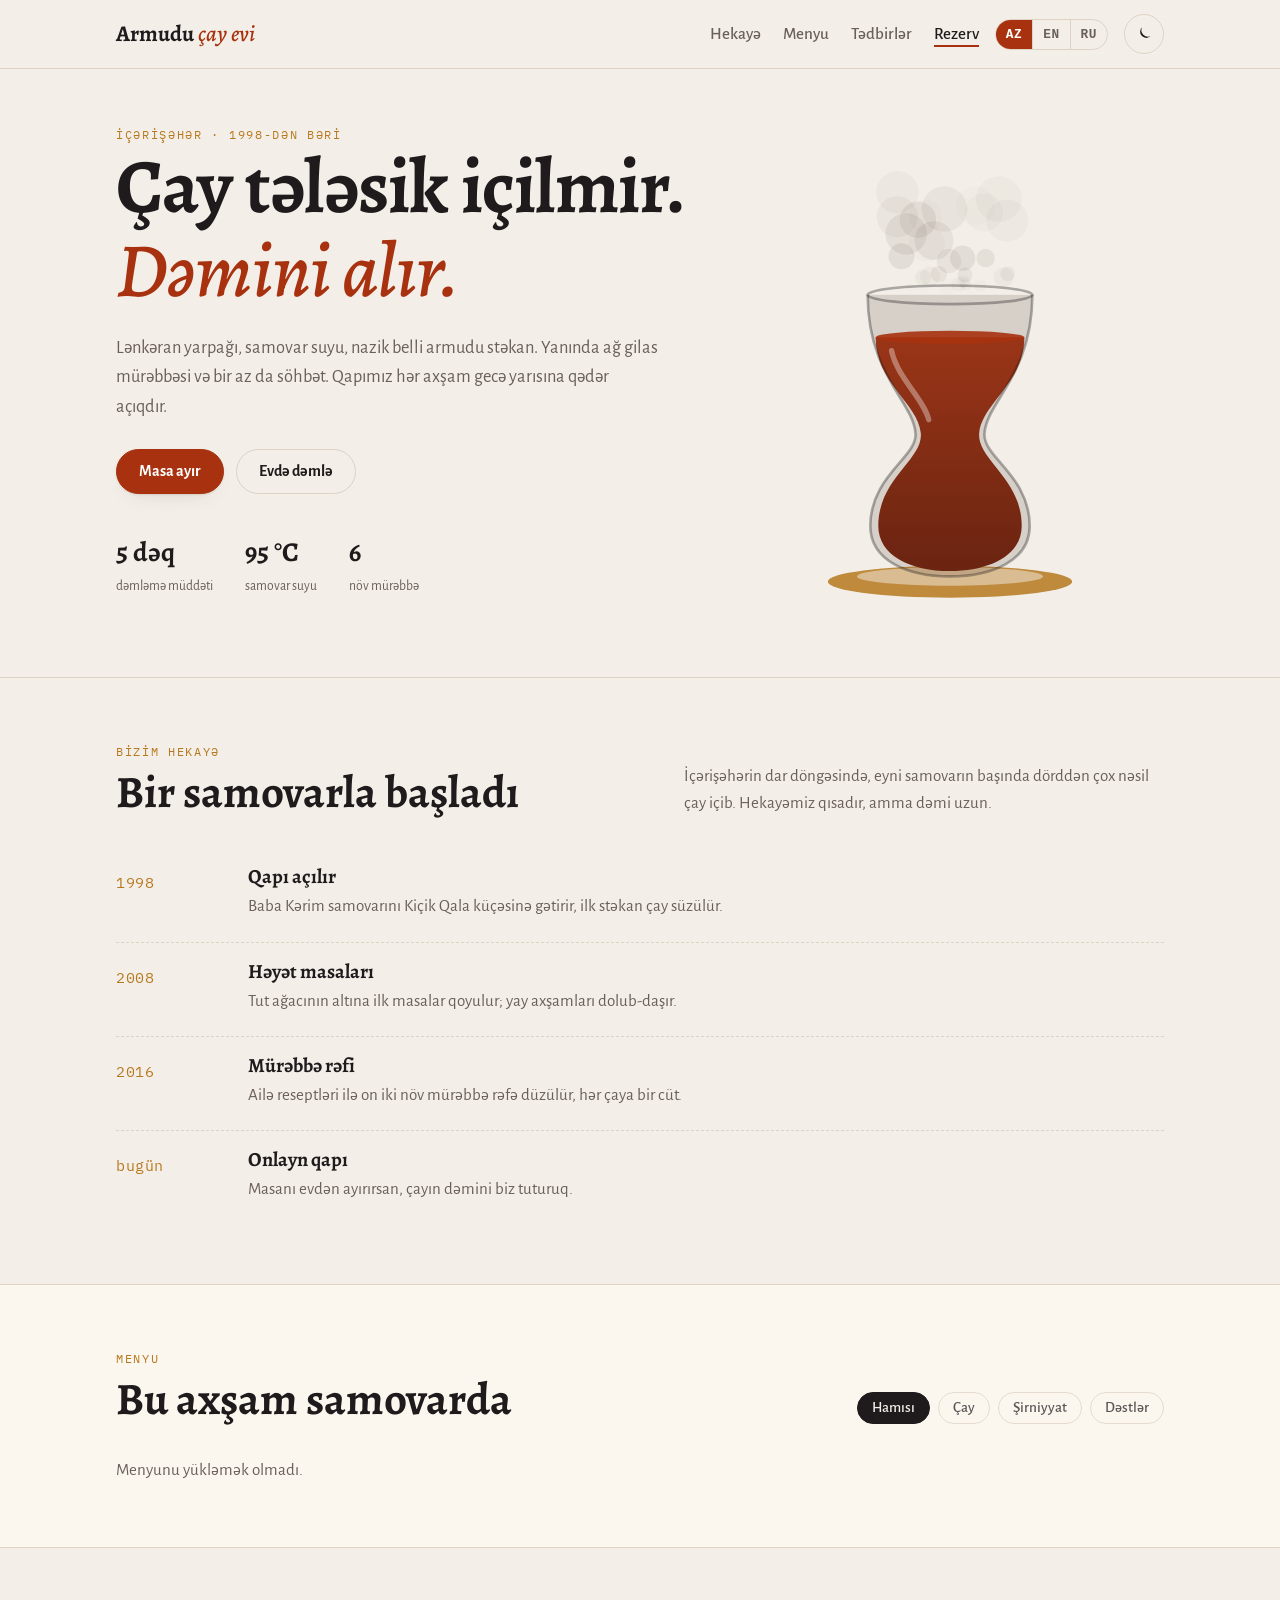
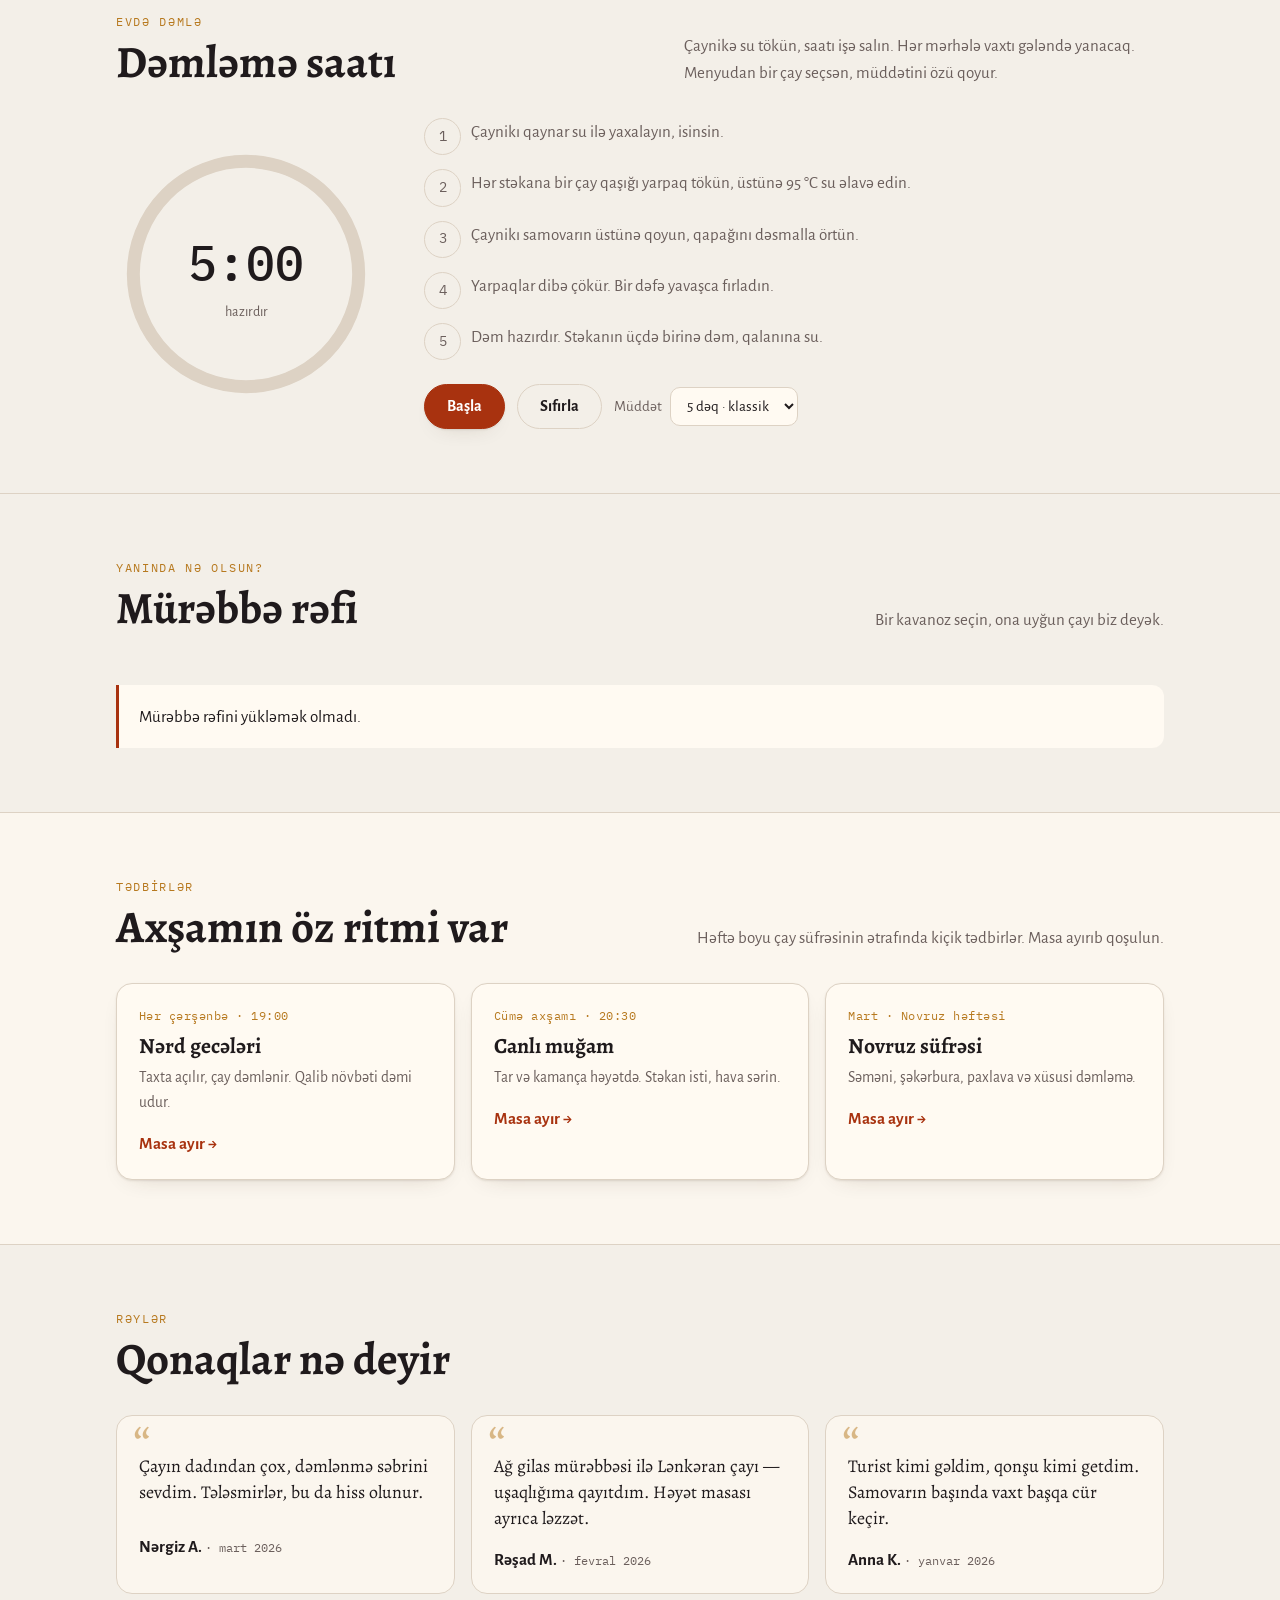
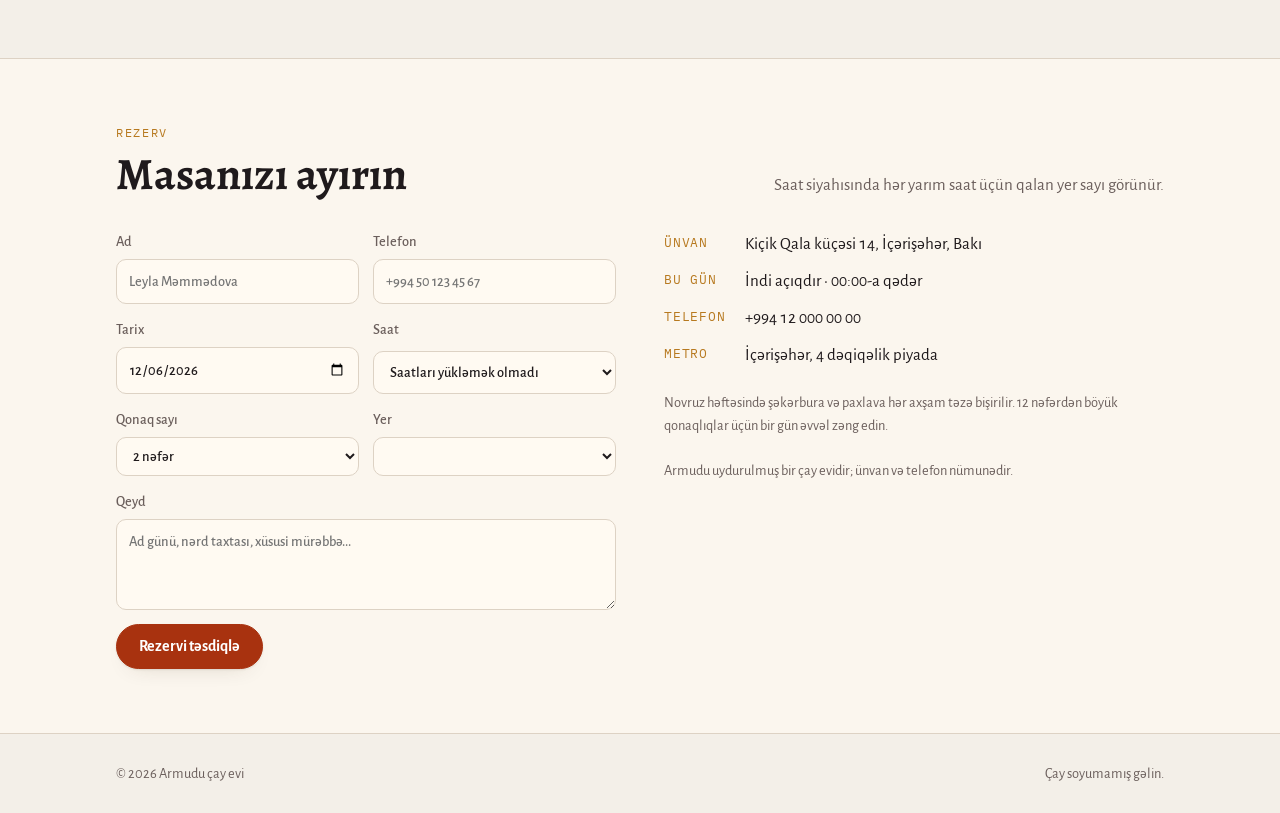
==== commit 979a54ae: "Add AZ/EN/RU multilingual support Backend: - Embeddable Text(az/en/ru) for menu items and jams; cata" ====
--- a/src/main/resources/static/index.html
+++ b/src/main/resources/static/index.html
@@ -19,20 +19,25 @@
   </script>
 </head>
 <body>
-<a class="skip" href="#top">Məzmuna keç</a>
+<a class="skip" href="#top" data-i18n="skip">Məzmuna keç</a>
 
 <header class="top" id="siteHeader">
   <div class="wrap">
     <a class="logo" href="#top">Armudu <span>çay evi</span></a>
     <nav aria-label="Əsas naviqasiya">
       <ul>
-        <li><a href="#hekaye">Hekayə</a></li>
-        <li><a href="#menyu">Menyu</a></li>
-        <li><a href="#tedbirler">Tədbirlər</a></li>
-        <li><a href="#rezerv">Rezerv</a></li>
+        <li><a href="#hekaye" data-i18n="nav.story">Hekayə</a></li>
+        <li><a href="#menyu" data-i18n="nav.menu">Menyu</a></li>
+        <li><a href="#tedbirler" data-i18n="nav.events">Tədbirlər</a></li>
+        <li><a href="#rezerv" data-i18n="nav.reserve">Rezerv</a></li>
       </ul>
     </nav>
-    <button class="theme-toggle" id="themeToggle" type="button" aria-label="İşıq/qaranlıq rejimi" aria-pressed="false">
+    <div class="lang" role="group" aria-label="Dil / Language / Язык">
+      <button type="button" data-lang="az" aria-pressed="true">AZ</button>
+      <button type="button" data-lang="en" aria-pressed="false">EN</button>
+      <button type="button" data-lang="ru" aria-pressed="false">RU</button>
+    </div>
+    <button class="theme-toggle" id="themeToggle" type="button" data-i18n-aria="a11y.theme" aria-label="İşıq/qaranlıq rejimi" aria-pressed="false">
       <svg class="ic-sun" viewBox="0 0 24 24" width="20" height="20" aria-hidden="true"><circle cx="12" cy="12" r="4.5" fill="currentColor"/><g stroke="currentColor" stroke-width="2" stroke-linecap="round"><path d="M12 2v3M12 19v3M2 12h3M19 12h3M4.9 4.9l2.1 2.1M17 17l2.1 2.1M19.1 4.9L17 7M7 17l-2.1 2.1"/></g></svg>
       <svg class="ic-moon" viewBox="0 0 24 24" width="20" height="20" aria-hidden="true"><path d="M20 14.5A8 8 0 0 1 9.5 4a7 7 0 1 0 10.5 10.5z" fill="currentColor"/></svg>
     </button>
@@ -43,17 +48,17 @@
   <div class="hero">
     <div class="wrap">
       <div>
-        <div class="eyebrow">İçərişəhər · 1998-dən bəri</div>
-        <h1>Çay tələsik içilmir. <em>Dəmini alır.</em></h1>
-        <p class="lede">Lənkəran yarpağı, samovar suyu, nazik belli armudu stəkan. Yanında ağ gilas mürəbbəsi və bir az da söhbət. Qapımız hər axşam gecə yarısına qədər açıqdır.</p>
+        <div class="eyebrow" data-i18n="hero.eyebrow">İçərişəhər · 1998-dən bəri</div>
+        <h1 data-i18n-html="hero.title">Çay tələsik içilmir. <em>Dəmini alır.</em></h1>
+        <p class="lede" data-i18n="hero.lede">Lənkəran yarpağı, samovar suyu, nazik belli armudu stəkan. Yanında ağ gilas mürəbbəsi və bir az da söhbət. Qapımız hər axşam gecə yarısına qədər açıqdır.</p>
         <div class="hero-actions">
-          <a class="btn" href="#rezerv">Masa ayır</a>
-          <a class="btn ghost" href="#demle">Evdə dəmlə</a>
+          <a class="btn" href="#rezerv" data-i18n="hero.reserve">Masa ayır</a>
+          <a class="btn ghost" href="#demle" data-i18n="hero.brew">Evdə dəmlə</a>
         </div>
         <div class="facts">
-          <div><b>5 dəq</b><small>dəmləmə müddəti</small></div>
-          <div><b>95 °C</b><small>samovar suyu</small></div>
-          <div><b id="jamCount">6</b><small>növ mürəbbə</small></div>
+          <div><b data-i18n="facts.brew">5 dəq</b><small data-i18n="facts.brewLabel">dəmləmə müddəti</small></div>
+          <div><b data-i18n="facts.temp">95 °C</b><small data-i18n="facts.tempLabel">samovar suyu</small></div>
+          <div><b id="jamCount">6</b><small data-i18n="facts.jamLabel">növ mürəbbə</small></div>
         </div>
       </div>
       <div class="glass-stage" aria-hidden="true">
@@ -81,16 +86,16 @@
     <div class="wrap">
       <div class="sec-head">
         <div>
-          <div class="eyebrow">Bizim hekayə</div>
-          <h2>Bir samovarla başladı</h2>
-        </div>
-        <p>İçərişəhərin dar döngəsində, eyni samovarın başında dörddən çox nəsil çay içib. Hekayəmiz qısadır, amma dəmi uzun.</p>
+          <div class="eyebrow" data-i18n="story.eyebrow">Bizim hekayə</div>
+          <h2 data-i18n="story.h2">Bir samovarla başladı</h2>
+        </div>
+        <p data-i18n="story.p">İçərişəhərin dar döngəsində, eyni samovarın başında dörddən çox nəsil çay içib. Hekayəmiz qısadır, amma dəmi uzun.</p>
       </div>
       <ol class="timeline">
-        <li><span class="yr">1998</span><div><h3>Qapı açılır</h3><p>Baba Kərim samovarını Kiçik Qala küçəsinə gətirir, ilk stəkan çay süzülür.</p></div></li>
-        <li><span class="yr">2008</span><div><h3>Həyət masaları</h3><p>Tut ağacının altına ilk masalar qoyulur; yay axşamları dolub-daşır.</p></div></li>
-        <li><span class="yr">2016</span><div><h3>Mürəbbə rəfi</h3><p>Ailə reseptləri ilə on iki növ mürəbbə rəfə düzülür, hər çaya bir cüt.</p></div></li>
-        <li><span class="yr">bugün</span><div><h3>Onlayn qapı</h3><p>Masanı evdən ayırırsan, çayın dəmini biz tuturuq.</p></div></li>
+        <li><span class="yr">1998</span><div><h3 data-i18n="story.1.h">Qapı açılır</h3><p data-i18n="story.1.p">Baba Kərim samovarını Kiçik Qala küçəsinə gətirir, ilk stəkan çay süzülür.</p></div></li>
+        <li><span class="yr">2008</span><div><h3 data-i18n="story.2.h">Həyət masaları</h3><p data-i18n="story.2.p">Tut ağacının altına ilk masalar qoyulur; yay axşamları dolub-daşır.</p></div></li>
+        <li><span class="yr">2016</span><div><h3 data-i18n="story.3.h">Mürəbbə rəfi</h3><p data-i18n="story.3.p">Ailə reseptləri ilə on iki növ mürəbbə rəfə düzülür, hər çaya bir cüt.</p></div></li>
+        <li><span class="yr" data-i18n="story.4.yr">bugün</span><div><h3 data-i18n="story.4.h">Onlayn qapı</h3><p data-i18n="story.4.p">Masanı evdən ayırırsan, çayın dəmini biz tuturuq.</p></div></li>
       </ol>
     </div>
   </section>
@@ -99,17 +104,17 @@
     <div class="wrap">
       <div class="sec-head">
         <div>
-          <div class="eyebrow">Menyu</div>
-          <h2>Bu axşam samovarda</h2>
+          <div class="eyebrow" data-i18n="menu.eyebrow">Menyu</div>
+          <h2 data-i18n="menu.h2">Bu axşam samovarda</h2>
         </div>
         <div class="chips" role="group" aria-label="Menyunu süz">
-          <button class="chip" data-f="" aria-pressed="true">Hamısı</button>
-          <button class="chip" data-f="CAY" aria-pressed="false">Çay</button>
-          <button class="chip" data-f="SIRIN" aria-pressed="false">Şirniyyat</button>
-          <button class="chip" data-f="DEST" aria-pressed="false">Dəstlər</button>
-        </div>
-      </div>
-      <div class="menu" id="menu"><p class="muted">Menyu yüklənir…</p></div>
+          <button class="chip" data-f="" aria-pressed="true" data-i18n="chip.all">Hamısı</button>
+          <button class="chip" data-f="CAY" aria-pressed="false" data-i18n="chip.tea">Çay</button>
+          <button class="chip" data-f="SIRIN" aria-pressed="false" data-i18n="chip.sweets">Şirniyyat</button>
+          <button class="chip" data-f="DEST" aria-pressed="false" data-i18n="chip.sets">Dəstlər</button>
+        </div>
+      </div>
+      <div class="menu" id="menu"><p class="muted" data-i18n="menu.loading">Menyu yüklənir…</p></div>
     </div>
   </section>
 
@@ -117,32 +122,32 @@
     <div class="wrap">
       <div class="sec-head">
         <div>
-          <div class="eyebrow">Evdə dəmlə</div>
-          <h2>Dəmləmə saatı</h2>
-        </div>
-        <p>Çaynikə su tökün, saatı işə salın. Hər mərhələ vaxtı gələndə yanacaq. Menyudan bir çay seçsən, müddətini özü qoyur.</p>
+          <div class="eyebrow" data-i18n="brew.eyebrow">Evdə dəmlə</div>
+          <h2 data-i18n="brew.h2">Dəmləmə saatı</h2>
+        </div>
+        <p data-i18n="brew.p">Çaynikə su tökün, saatı işə salın. Hər mərhələ vaxtı gələndə yanacaq. Menyudan bir çay seçsən, müddətini özü qoyur.</p>
       </div>
       <div class="brew">
         <div class="ring" id="ring">
           <svg viewBox="0 0 120 120"><circle class="track" cx="60" cy="60" r="52" stroke-width="6"/><circle class="prog" id="prog" cx="60" cy="60" r="52" stroke-width="6"/></svg>
-          <div class="read"><b id="clock">5:00</b><small id="phase">hazırdır</small></div>
+          <div class="read"><b id="clock">5:00</b><small id="phase" data-i18n="phase.ready">hazırdır</small></div>
         </div>
         <div>
           <ol class="steps" id="steps">
-            <li data-at="0">Çaynikı qaynar su ilə yaxalayın, isinsin.</li>
-            <li data-at="0.08">Hər stəkana bir çay qaşığı yarpaq tökün, üstünə 95 °C su əlavə edin.</li>
-            <li data-at="0.4">Çaynikı samovarın üstünə qoyun, qapağını dəsmalla örtün.</li>
-            <li data-at="0.8">Yarpaqlar dibə çökür. Bir dəfə yavaşca fırladın.</li>
-            <li data-at="1">Dəm hazırdır. Stəkanın üçdə birinə dəm, qalanına su.</li>
+            <li data-at="0" data-i18n="step.1">Çaynikı qaynar su ilə yaxalayın, isinsin.</li>
+            <li data-at="0.08" data-i18n="step.2">Hər stəkana bir çay qaşığı yarpaq tökün, üstünə 95 °C su əlavə edin.</li>
+            <li data-at="0.4" data-i18n="step.3">Çaynikı samovarın üstünə qoyun, qapağını dəsmalla örtün.</li>
+            <li data-at="0.8" data-i18n="step.4">Yarpaqlar dibə çökür. Bir dəfə yavaşca fırladın.</li>
+            <li data-at="1" data-i18n="step.5">Dəm hazırdır. Stəkanın üçdə birinə dəm, qalanına su.</li>
           </ol>
           <div class="timer-ctrls">
-            <button class="btn" id="startBtn" type="button">Başla</button>
-            <button class="btn ghost" id="resetBtn" type="button">Sıfırla</button>
-            <label for="brewLen">Müddət
+            <button class="btn" id="startBtn" type="button" data-i18n="brew.start">Başla</button>
+            <button class="btn ghost" id="resetBtn" type="button" data-i18n="brew.reset">Sıfırla</button>
+            <label for="brewLen"><span data-i18n="brew.len">Müddət</span>
               <select id="brewLen">
-                <option value="180">3 dəq · yüngül</option>
-                <option value="300" selected>5 dəq · klassik</option>
-                <option value="420">7 dəq · tünd</option>
+                <option value="180" data-i18n="len.light">3 dəq · yüngül</option>
+                <option value="300" selected data-i18n="len.classic">5 dəq · klassik</option>
+                <option value="420" data-i18n="len.strong">7 dəq · tünd</option>
               </select>
             </label>
           </div>
@@ -155,10 +160,10 @@
     <div class="wrap">
       <div class="sec-head">
         <div>
-          <div class="eyebrow">Yanında nə olsun?</div>
-          <h2>Mürəbbə rəfi</h2>
-        </div>
-        <p>Bir kavanoz seçin, ona uyğun çayı biz deyək.</p>
+          <div class="eyebrow" data-i18n="jam.eyebrow">Yanında nə olsun?</div>
+          <h2 data-i18n="jam.h2">Mürəbbə rəfi</h2>
+        </div>
+        <p data-i18n="jam.p">Bir kavanoz seçin, ona uyğun çayı biz deyək.</p>
       </div>
       <div class="jams" id="jams"></div>
       <div class="pairing" id="pairing" aria-live="polite"></div>
@@ -169,29 +174,29 @@
     <div class="wrap">
       <div class="sec-head">
         <div>
-          <div class="eyebrow">Tədbirlər</div>
-          <h2>Axşamın öz ritmi var</h2>
-        </div>
-        <p>Həftə boyu çay süfrəsinin ətrafında kiçik tədbirlər. Masa ayırıb qoşulun.</p>
+          <div class="eyebrow" data-i18n="ev.eyebrow">Tədbirlər</div>
+          <h2 data-i18n="ev.h2">Axşamın öz ritmi var</h2>
+        </div>
+        <p data-i18n="ev.p">Həftə boyu çay süfrəsinin ətrafında kiçik tədbirlər. Masa ayırıb qoşulun.</p>
       </div>
       <div class="events">
         <article class="event">
-          <span class="when">Hər çərşənbə · 19:00</span>
-          <h3>Nərd gecələri</h3>
-          <p>Taxta açılır, çay dəmlənir. Qalib növbəti dəmi udur.</p>
-          <a class="arrow" href="#rezerv">Masa ayır →</a>
+          <span class="when" data-i18n="ev.1.when">Hər çərşənbə · 19:00</span>
+          <h3 data-i18n="ev.1.h">Nərd gecələri</h3>
+          <p data-i18n="ev.1.p">Taxta açılır, çay dəmlənir. Qalib növbəti dəmi udur.</p>
+          <a class="arrow" href="#rezerv" data-i18n="ev.cta">Masa ayır →</a>
         </article>
         <article class="event">
-          <span class="when">Cümə axşamı · 20:30</span>
-          <h3>Canlı muğam</h3>
-          <p>Tar və kamança həyətdə. Stəkan isti, hava sərin.</p>
-          <a class="arrow" href="#rezerv">Masa ayır →</a>
+          <span class="when" data-i18n="ev.2.when">Cümə axşamı · 20:30</span>
+          <h3 data-i18n="ev.2.h">Canlı muğam</h3>
+          <p data-i18n="ev.2.p">Tar və kamança həyətdə. Stəkan isti, hava sərin.</p>
+          <a class="arrow" href="#rezerv" data-i18n="ev.cta">Masa ayır →</a>
         </article>
         <article class="event">
-          <span class="when">Mart · Novruz həftəsi</span>
-          <h3>Novruz süfrəsi</h3>
-          <p>Səməni, şəkərbura, paxlava və xüsusi dəmləmə.</p>
-          <a class="arrow" href="#rezerv">Masa ayır →</a>
+          <span class="when" data-i18n="ev.3.when">Mart · Novruz həftəsi</span>
+          <h3 data-i18n="ev.3.h">Novruz süfrəsi</h3>
+          <p data-i18n="ev.3.p">Səməni, şəkərbura, paxlava və xüsusi dəmləmə.</p>
+          <a class="arrow" href="#rezerv" data-i18n="ev.cta">Masa ayır →</a>
         </article>
       </div>
     </div>
@@ -201,22 +206,22 @@
     <div class="wrap">
       <div class="sec-head">
         <div>
-          <div class="eyebrow">Rəylər</div>
-          <h2>Qonaqlar nə deyir</h2>
+          <div class="eyebrow" data-i18n="rev.eyebrow">Rəylər</div>
+          <h2 data-i18n="rev.h2">Qonaqlar nə deyir</h2>
         </div>
       </div>
       <div class="reviews">
         <figure class="review">
-          <blockquote>Çayın dadından çox, dəmlənmə səbrini sevdim. Tələsmirlər, bu da hiss olunur.</blockquote>
-          <figcaption>Nərgiz A. <span>· mart 2026</span></figcaption>
+          <blockquote data-i18n="rev.1.q">Çayın dadından çox, dəmlənmə səbrini sevdim. Tələsmirlər, bu da hiss olunur.</blockquote>
+          <figcaption data-i18n-html="rev.1.by">Nərgiz A. <span>· mart 2026</span></figcaption>
         </figure>
         <figure class="review">
-          <blockquote>Ağ gilas mürəbbəsi ilə Lənkəran çayı — uşaqlığıma qayıtdım. Həyət masası ayrıca ləzzət.</blockquote>
-          <figcaption>Rəşad M. <span>· fevral 2026</span></figcaption>
+          <blockquote data-i18n="rev.2.q">Ağ gilas mürəbbəsi ilə Lənkəran çayı — uşaqlığıma qayıtdım. Həyət masası ayrıca ləzzət.</blockquote>
+          <figcaption data-i18n-html="rev.2.by">Rəşad M. <span>· fevral 2026</span></figcaption>
         </figure>
         <figure class="review">
-          <blockquote>Turist kimi gəldim, qonşu kimi getdim. Samovarın başında vaxt başqa cür keçir.</blockquote>
-          <figcaption>Anna K. <span>· yanvar 2026</span></figcaption>
+          <blockquote data-i18n="rev.3.q">Turist kimi gəldim, qonşu kimi getdim. Samovarın başında vaxt başqa cür keçir.</blockquote>
+          <figcaption data-i18n-html="rev.3.by">Anna K. <span>· yanvar 2026</span></figcaption>
         </figure>
       </div>
     </div>
@@ -226,32 +231,32 @@
     <div class="wrap">
       <div class="sec-head">
         <div>
-          <div class="eyebrow">Rezerv</div>
-          <h2>Masanızı ayırın</h2>
-        </div>
-        <p>Saat siyahısında hər yarım saat üçün qalan yer sayı görünür.</p>
+          <div class="eyebrow" data-i18n="res.eyebrow">Rezerv</div>
+          <h2 data-i18n="res.h2">Masanızı ayırın</h2>
+        </div>
+        <p data-i18n="res.p">Saat siyahısında hər yarım saat üçün qalan yer sayı görünür.</p>
       </div>
       <div class="reserve">
         <form id="resForm" novalidate>
-          <label>Ad <input id="rName" name="name" required maxlength="80" placeholder="Leyla Məmmədova" autocomplete="name" aria-describedby="err-name"><span class="err" id="err-name" data-for="name"></span></label>
-          <label>Telefon <input id="rPhone" name="phone" required placeholder="+994 50 123 45 67" inputmode="tel" autocomplete="tel" aria-describedby="err-phone"><span class="err" id="err-phone" data-for="phone"></span></label>
-          <label>Tarix <input id="rDate" name="date" type="date" required aria-describedby="err-date"><span class="err" id="err-date" data-for="date"></span></label>
-          <label>Saat <select id="rTime" name="time" aria-describedby="err-time"></select><span class="err" id="err-time" data-for="time"></span></label>
-          <label>Qonaq sayı <select id="rGuests" name="guests" aria-describedby="err-guests"></select><span class="err" id="err-guests" data-for="guests"></span></label>
-          <label>Yer <select id="rSpot" name="spot" aria-describedby="err-spot"></select><span class="err" id="err-spot" data-for="spot"></span></label>
-          <label class="full">Qeyd <textarea id="rNote" name="note" rows="3" maxlength="500" placeholder="Ad günü, nərd taxtası, xüsusi mürəbbə..."></textarea></label>
-          <div class="full"><button class="btn" type="submit" id="resSubmit">Rezervi təsdiqlə</button></div>
+          <label><span data-i18n="f.name">Ad</span> <input id="rName" name="name" required maxlength="80" placeholder="Leyla Məmmədova" autocomplete="name" aria-describedby="err-name"><span class="err" id="err-name" data-for="name"></span></label>
+          <label><span data-i18n="f.phone">Telefon</span> <input id="rPhone" name="phone" required placeholder="+994 50 123 45 67" inputmode="tel" autocomplete="tel" aria-describedby="err-phone"><span class="err" id="err-phone" data-for="phone"></span></label>
+          <label><span data-i18n="f.date">Tarix</span> <input id="rDate" name="date" type="date" required aria-describedby="err-date"><span class="err" id="err-date" data-for="date"></span></label>
+          <label><span data-i18n="f.time">Saat</span> <select id="rTime" name="time" aria-describedby="err-time"></select><span class="err" id="err-time" data-for="time"></span></label>
+          <label><span data-i18n="f.guests">Qonaq sayı</span> <select id="rGuests" name="guests" aria-describedby="err-guests"></select><span class="err" id="err-guests" data-for="guests"></span></label>
+          <label><span data-i18n="f.spot">Yer</span> <select id="rSpot" name="spot" aria-describedby="err-spot"></select><span class="err" id="err-spot" data-for="spot"></span></label>
+          <label class="full"><span data-i18n="f.note">Qeyd</span> <textarea id="rNote" name="note" rows="3" maxlength="500" placeholder="Ad günü, nərd taxtası, xüsusi mürəbbə..."></textarea></label>
+          <div class="full"><button class="btn" type="submit" id="resSubmit" data-i18n="res.submit">Rezervi təsdiqlə</button></div>
           <div class="confirm" id="confirm" hidden aria-live="polite"></div>
         </form>
         <div class="info" id="elaqe">
           <dl>
-            <dt>Ünvan</dt><dd>Kiçik Qala küçəsi 14, İçərişəhər, Bakı</dd>
-            <dt>Bu gün</dt><dd id="todayHours">Hər gün 10:00–00:00</dd>
-            <dt>Telefon</dt><dd>+994 12 000 00 00</dd>
-            <dt>Metro</dt><dd>İçərişəhər, 4 dəqiqəlik piyada</dd>
+            <dt data-i18n="info.addr">Ünvan</dt><dd data-i18n="info.addrV">Kiçik Qala küçəsi 14, İçərişəhər, Bakı</dd>
+            <dt data-i18n="info.today">Bu gün</dt><dd id="todayHours">Hər gün 10:00–00:00</dd>
+            <dt data-i18n="info.phone">Telefon</dt><dd>+994 12 000 00 00</dd>
+            <dt data-i18n="info.metro">Metro</dt><dd data-i18n="info.metroV">İçərişəhər, 4 dəqiqəlik piyada</dd>
           </dl>
-          <p class="note">Novruz həftəsində şəkərbura və paxlava hər axşam təzə bişirilir. 12 nəfərdən böyük qonaqlıqlar üçün bir gün əvvəl zəng edin.</p>
-          <p class="note">Armudu uydurulmuş bir çay evidir; ünvan və telefon nümunədir.</p>
+          <p class="note" data-i18n="note.1">Novruz həftəsində şəkərbura və paxlava hər axşam təzə bişirilir. 12 nəfərdən böyük qonaqlıqlar üçün bir gün əvvəl zəng edin.</p>
+          <p class="note" data-i18n="note.2">Armudu uydurulmuş bir çay evidir; ünvan və telefon nümunədir.</p>
         </div>
       </div>
     </div>
@@ -260,11 +265,12 @@
 
 <footer>
   <div class="wrap">
-    <span>© 2026 Armudu çay evi</span>
-    <span>Çay soyumamış gəlin.</span>
+    <span data-i18n="foot.copy">© 2026 Armudu çay evi</span>
+    <span data-i18n="foot.tag">Çay soyumamış gəlin.</span>
   </div>
 </footer>
 
+<script src="js/i18n.js"></script>
 <script src="js/app.js"></script>
 </body>
 </html>
--- a/src/main/resources/static/css/style.css
+++ b/src/main/resources/static/css/style.css
@@ -65,6 +65,11 @@
 nav a:hover { color: var(--ink); }
 nav a:hover::after, nav a[aria-current="true"]::after { transform: scaleX(1); }
 nav a[aria-current="true"] { color: var(--ink); }
+.lang { display: inline-flex; border: 1px solid var(--line); border-radius: 999px; overflow: hidden; flex: none; }
+.lang button { appearance: none; border: 0; background: transparent; color: var(--muted); font: 600 .8rem var(--mono); letter-spacing: .04em; padding: 7px 10px; cursor: pointer; transition: background .15s, color .15s; }
+.lang button + button { border-left: 1px solid var(--line); }
+.lang button:hover { color: var(--ink); }
+.lang button[aria-pressed="true"] { background: var(--tea); color: #fff; }
 .theme-toggle { display: grid; place-items: center; width: 40px; height: 40px; border-radius: 999px; border: 1px solid var(--line); background: transparent; color: var(--ink); cursor: pointer; flex: none; transition: border-color .15s, background .15s; }
 .theme-toggle:hover { border-color: var(--muted); }
 .ic-sun { display: none; }
